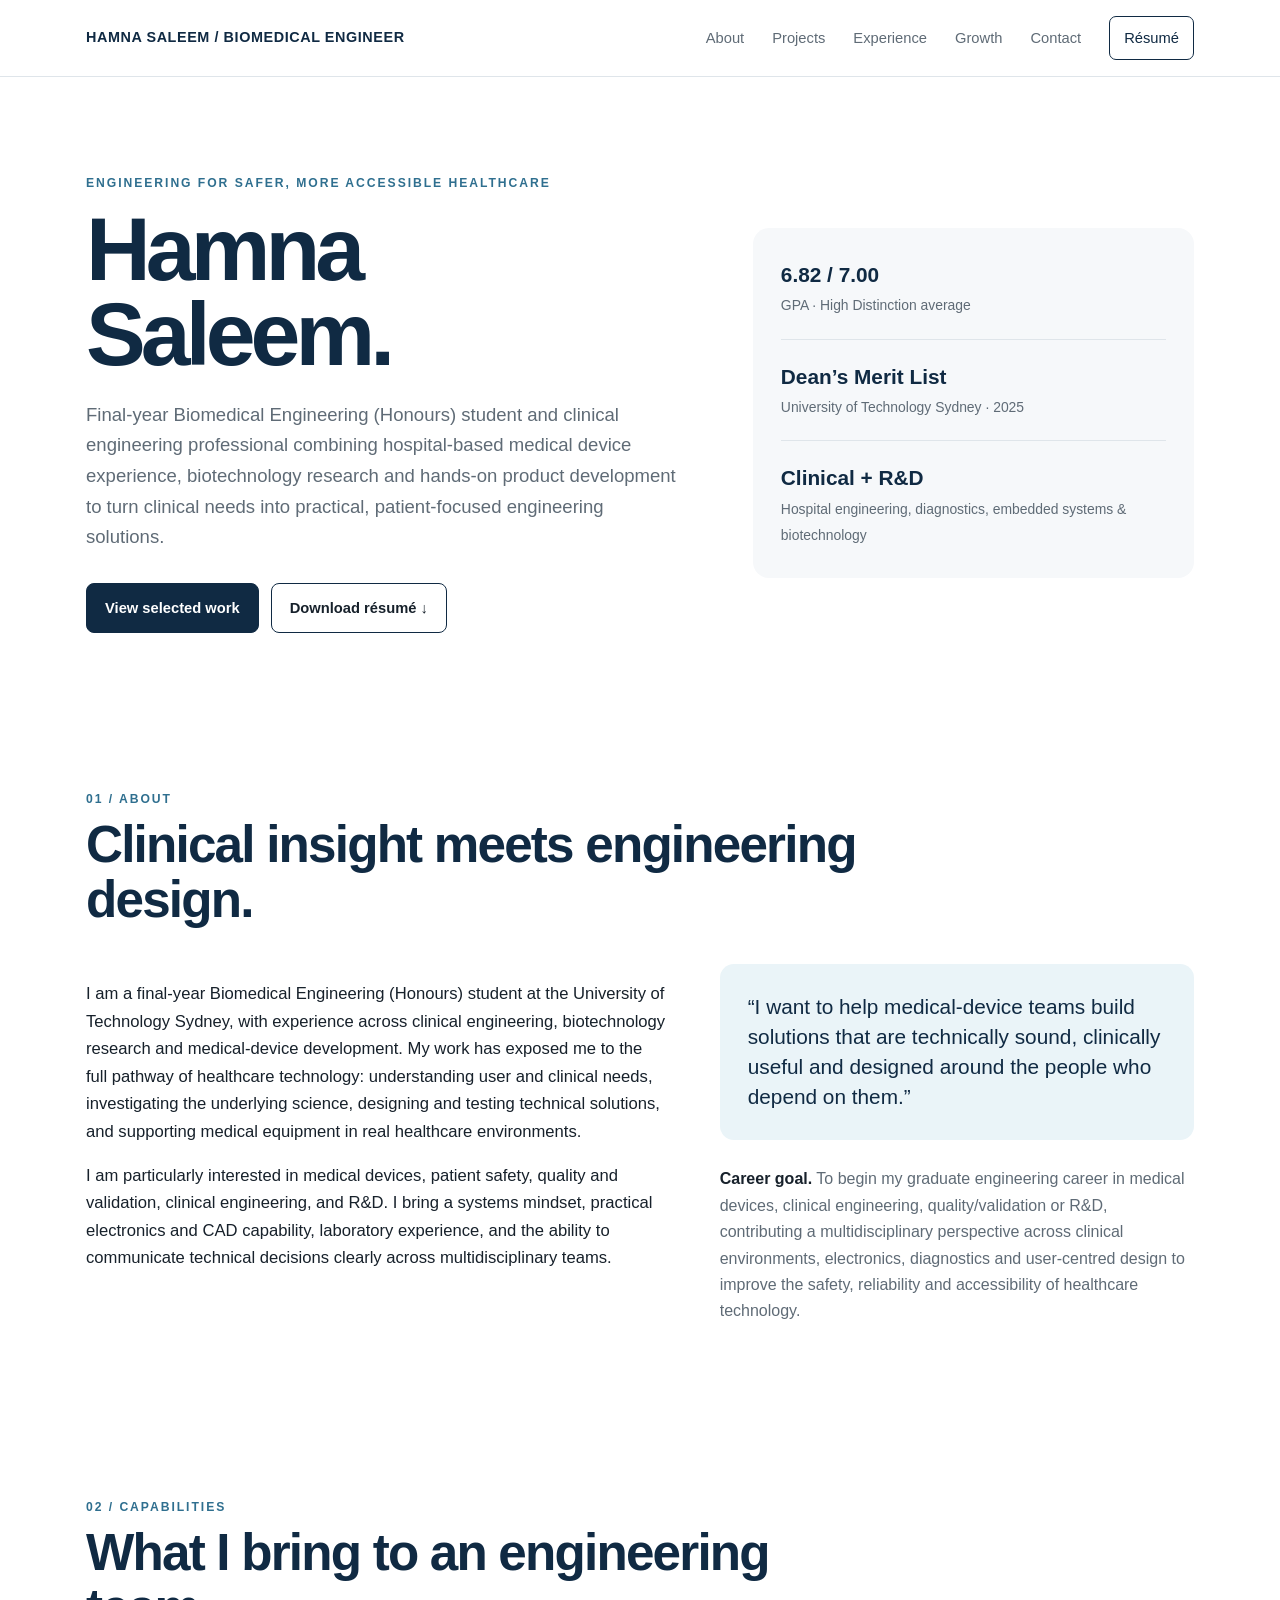
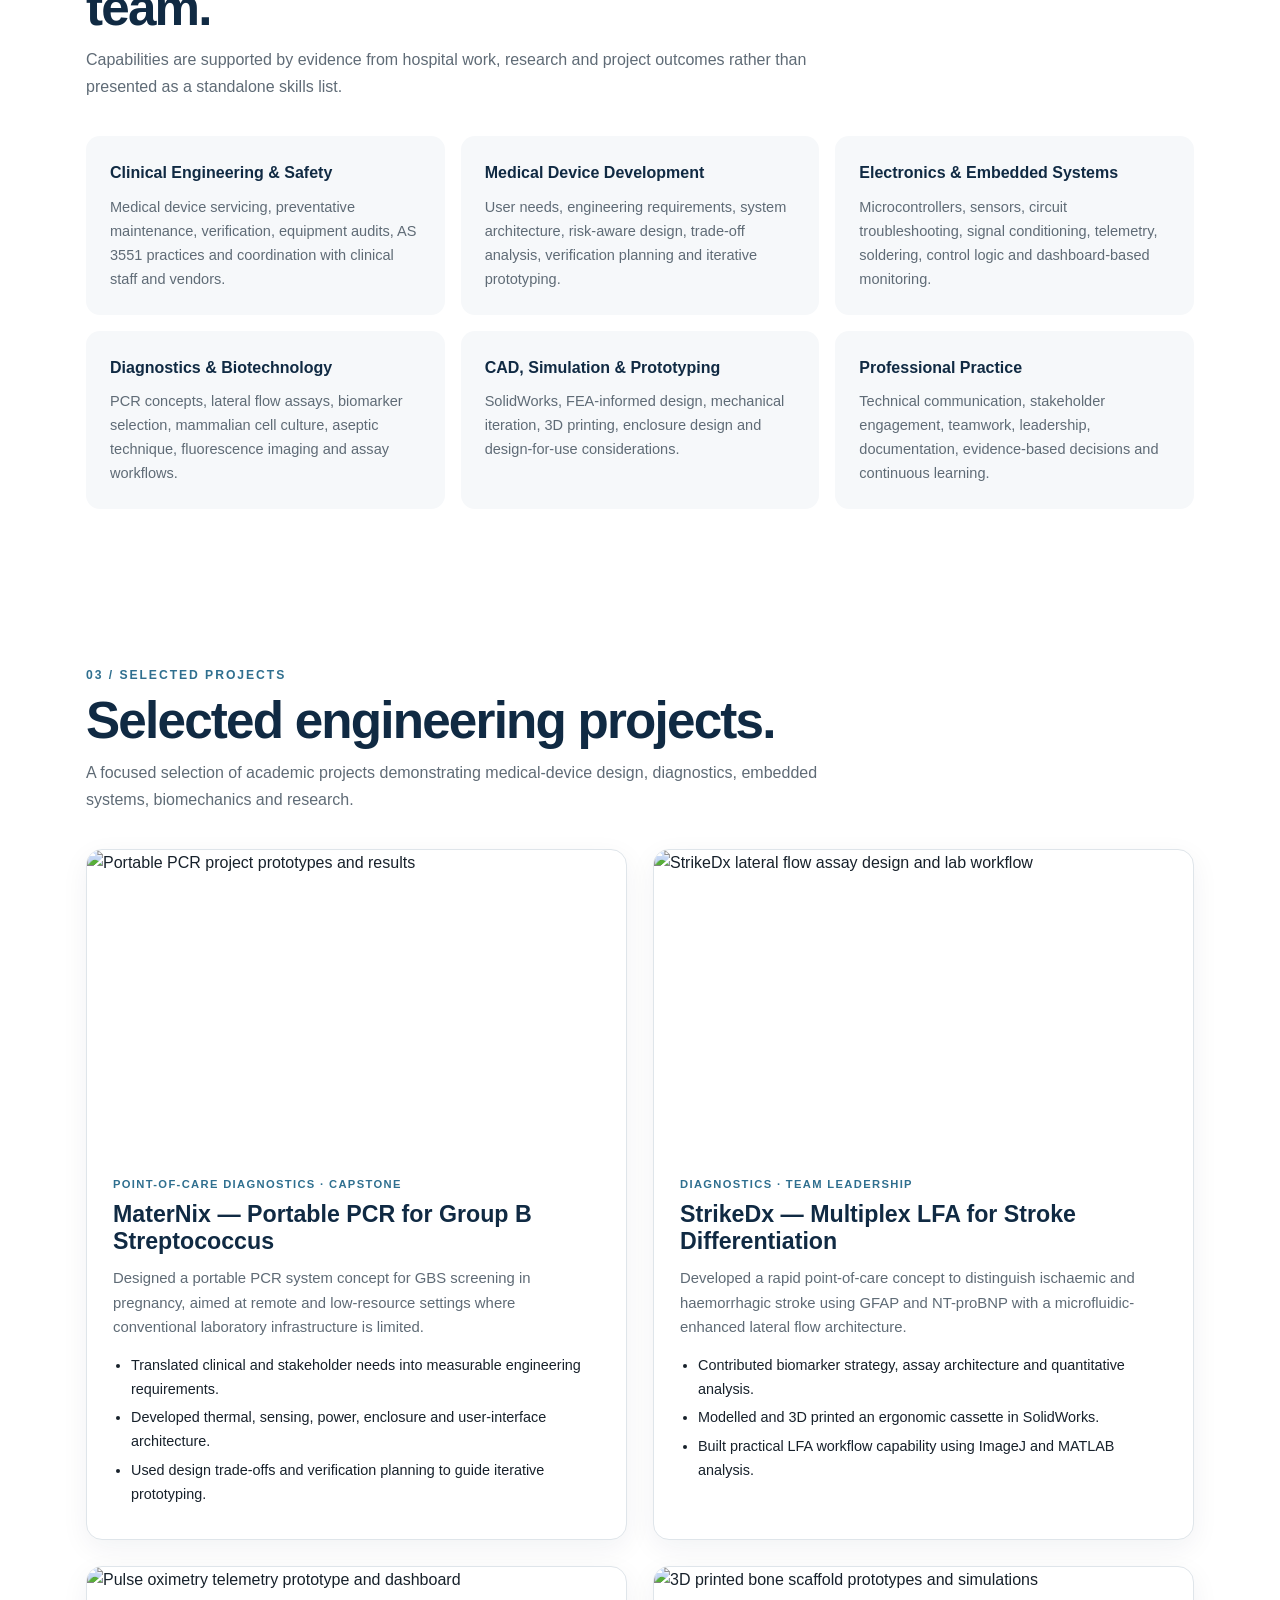
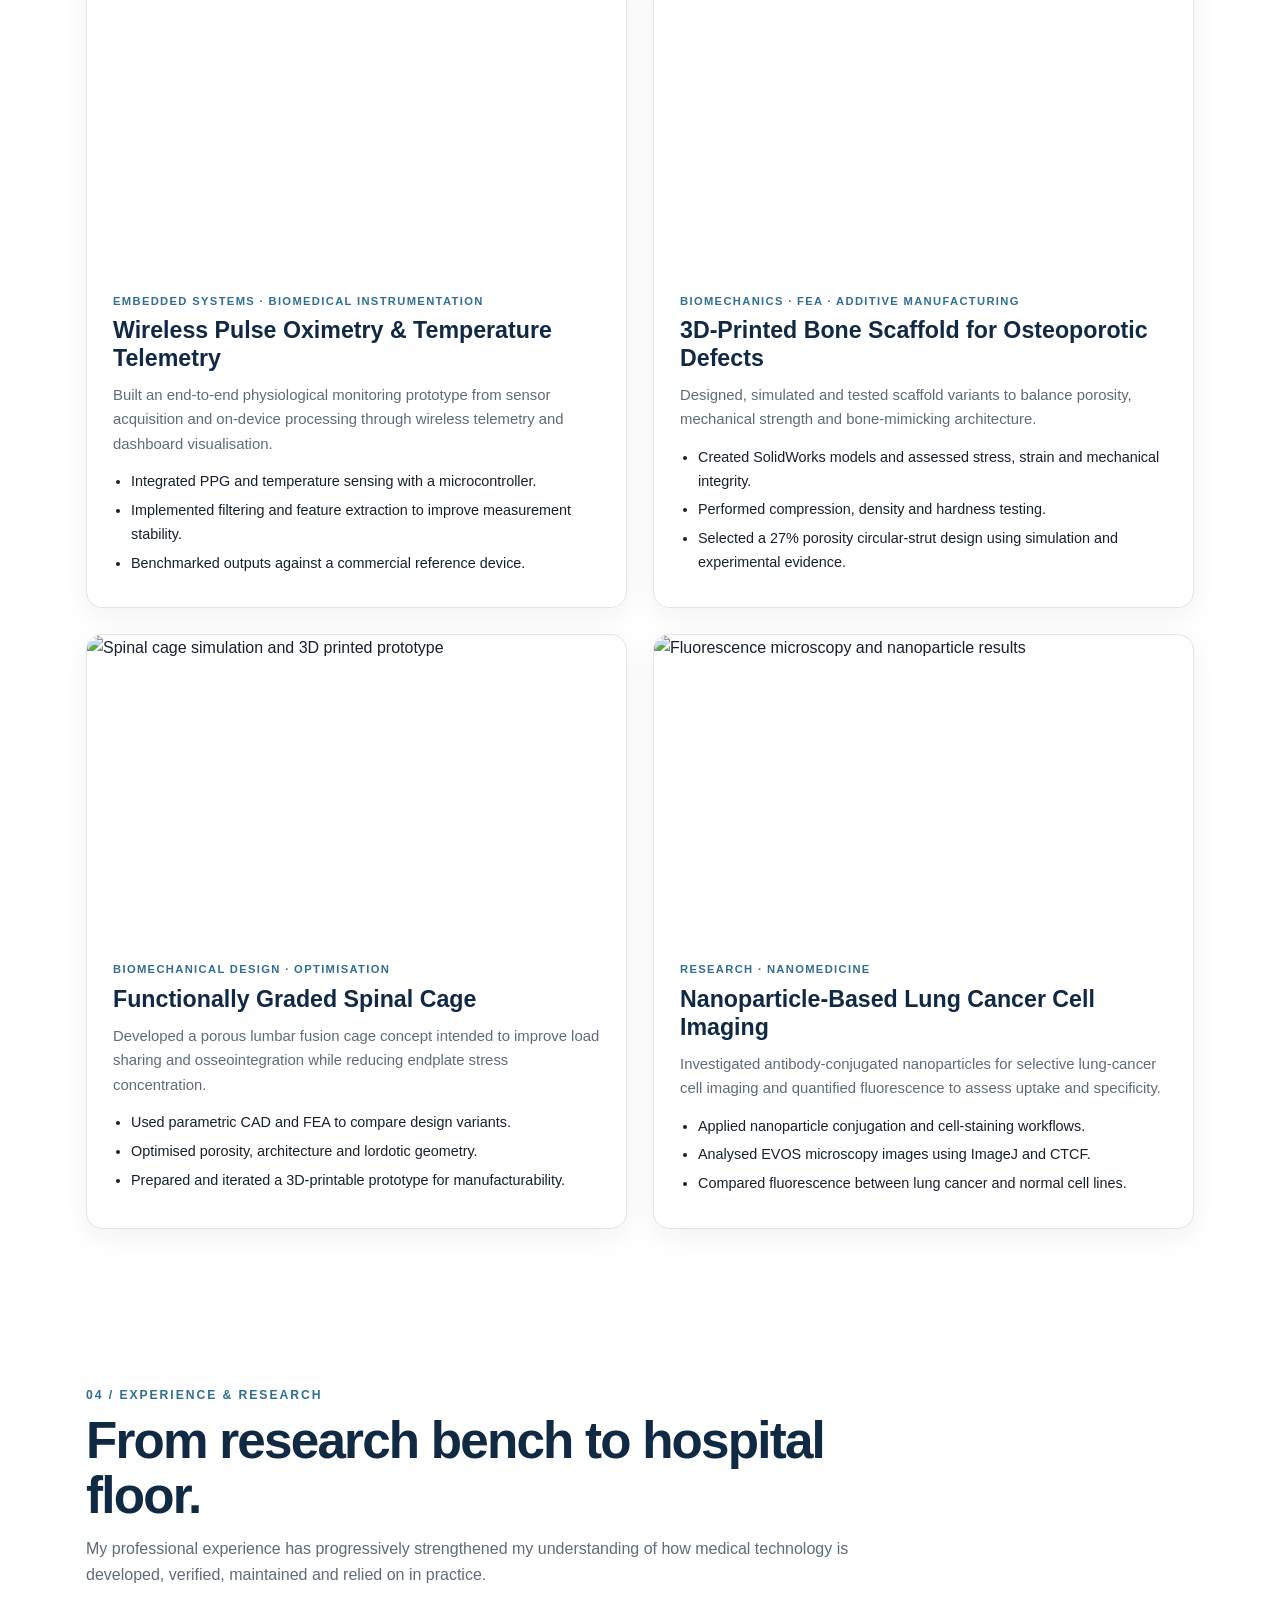
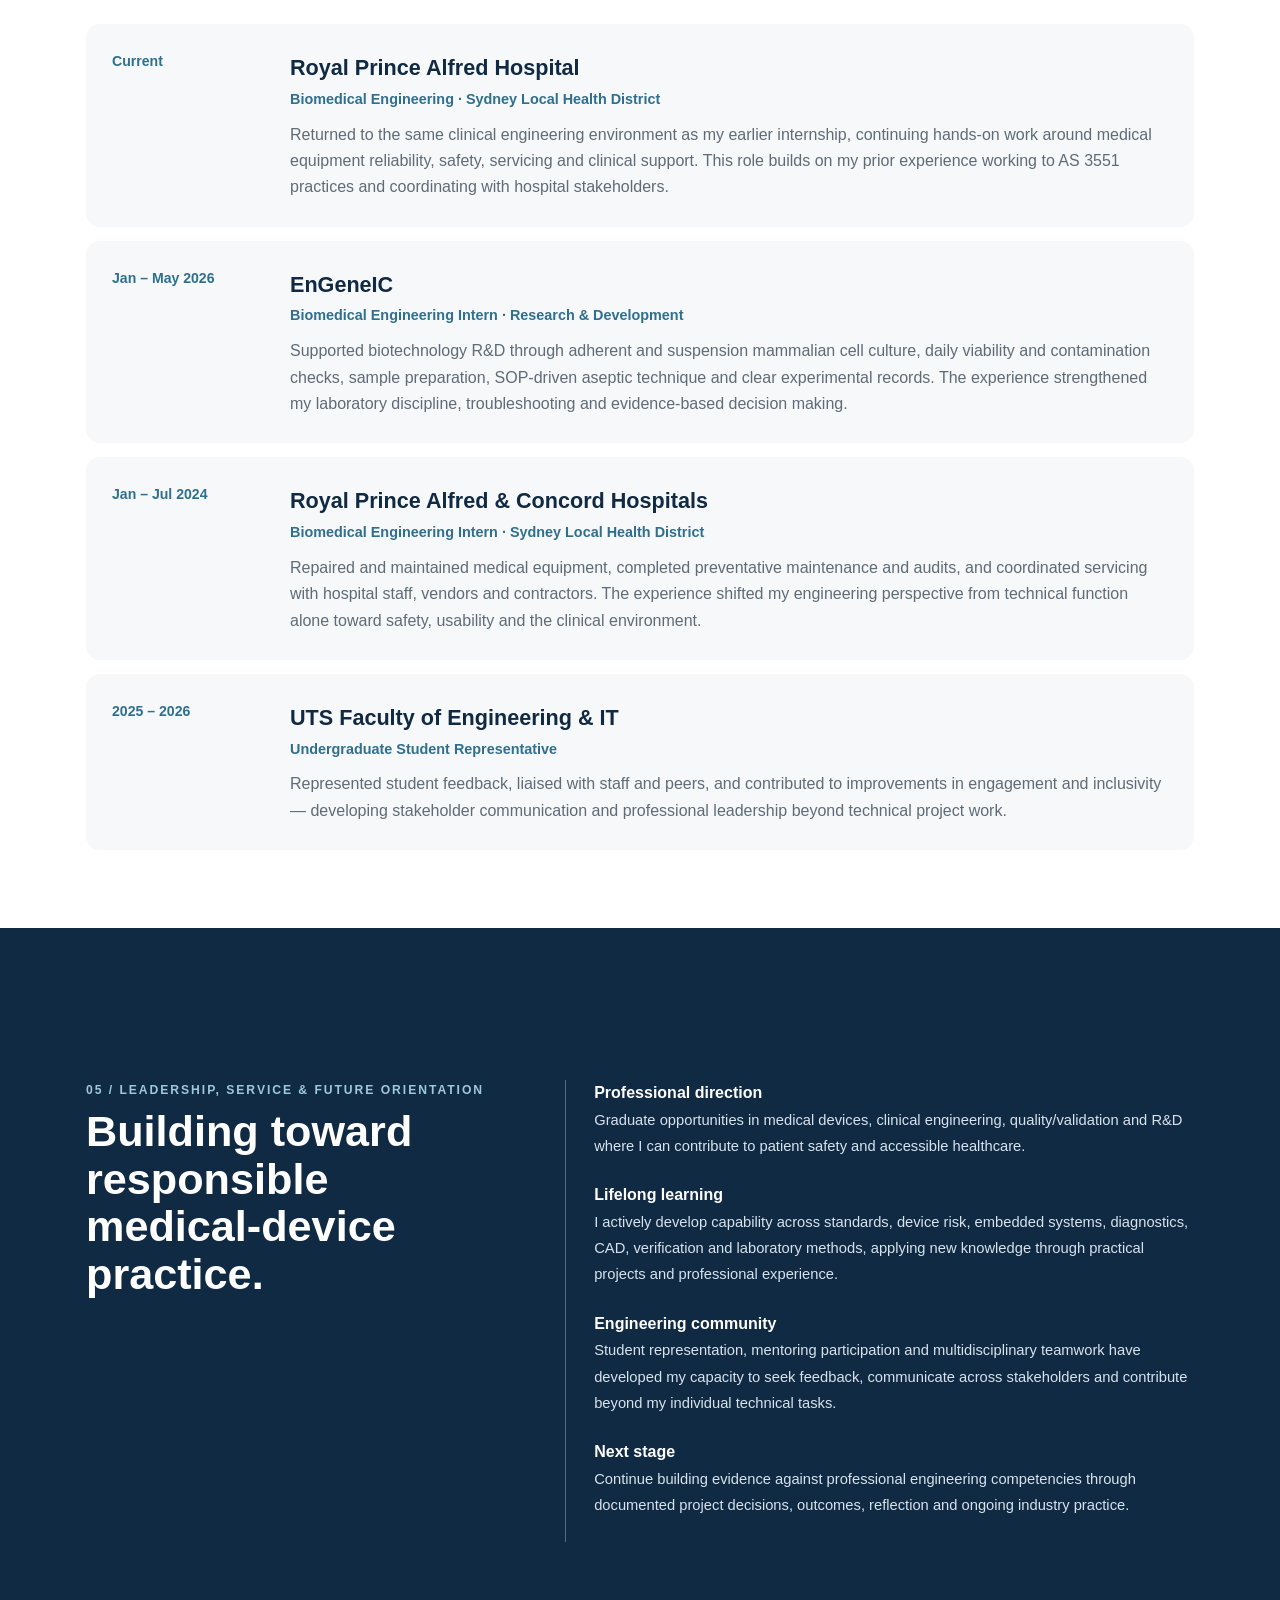
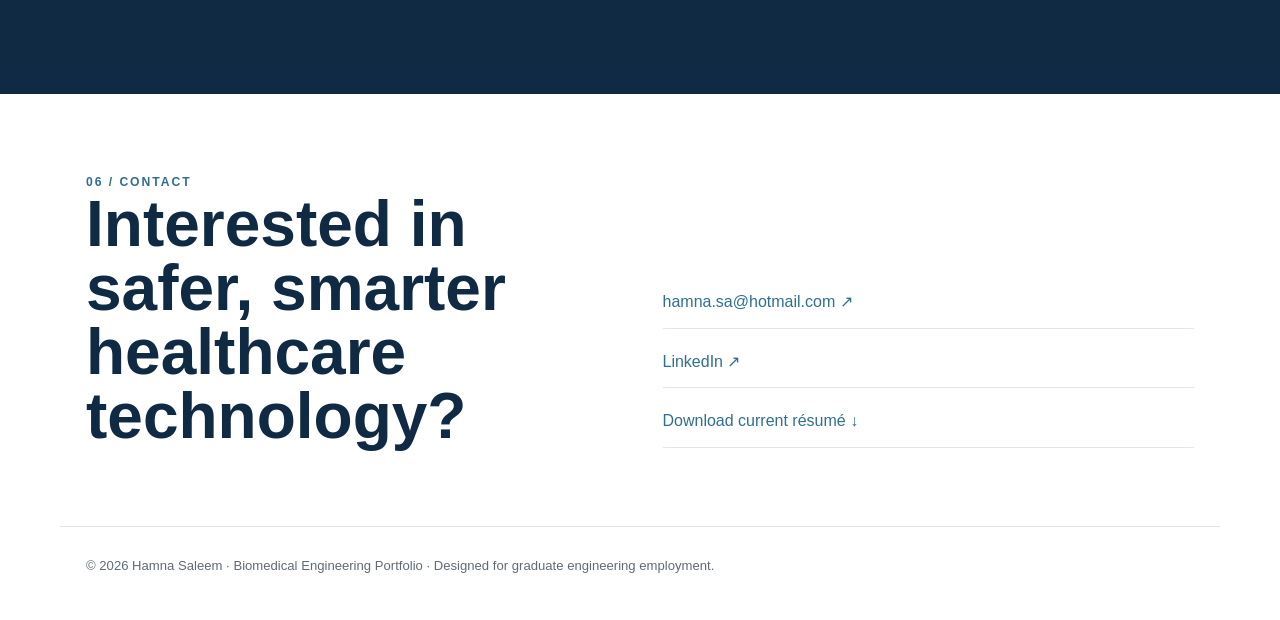
==== index.html @ b1e29de8 "Add files via upload" ====
<!doctype html>
<html lang="en">
<head>
<meta charset="utf-8"><meta name="viewport" content="width=device-width,initial-scale=1">
<title>Hamna Saleem | Biomedical Engineer</title>
<meta name="description" content="Biomedical engineering portfolio of Hamna Saleem — clinical engineering, medical devices, diagnostics, embedded systems and research.">
<style>
:root{--navy:#102a43;--blue:#2f6f8f;--sky:#eaf4f8;--ink:#17212b;--muted:#5f6b76;--paper:#ffffff;--soft:#f6f8fa;--line:#dfe5ea;--max:1160px}
*{box-sizing:border-box}html{scroll-behavior:smooth}body{margin:0;font-family:"Aptos","Helvetica Neue",Arial,sans-serif;background:var(--paper);color:var(--ink);line-height:1.65}a{color:inherit}.nav{position:sticky;top:0;z-index:20;background:rgba(255,255,255,.96);backdrop-filter:blur(12px);border-bottom:1px solid var(--line)}.navin{max-width:var(--max);margin:auto;padding:16px 26px;display:flex;align-items:center;justify-content:space-between;gap:28px}.brand{font-weight:800;letter-spacing:.04em;font-size:.9rem;color:var(--navy)}.links{display:flex;gap:28px;align-items:center;font-size:.92rem}.links a{text-decoration:none;color:var(--muted)}.links a:hover{color:var(--blue)}.links .resume{padding:9px 14px;border:1px solid var(--navy);color:var(--navy);border-radius:7px}.hero{max-width:var(--max);margin:auto;padding:96px 26px 78px;display:grid;grid-template-columns:1.15fr .85fr;gap:70px;align-items:center}.eyebrow{text-transform:uppercase;letter-spacing:.16em;font-size:.76rem;font-weight:800;color:var(--blue)}h1{font-size:clamp(3.3rem,7vw,6.4rem);line-height:.94;margin:14px 0 24px;letter-spacing:-.055em;color:var(--navy)}.hero p{font-size:1.16rem;max-width:720px;color:var(--muted);margin:0}.cta{display:flex;gap:12px;flex-wrap:wrap;margin-top:30px}.btn{display:inline-block;text-decoration:none;padding:12px 18px;border:1px solid var(--navy);border-radius:8px;font-weight:700;font-size:.92rem}.btn.primary{background:var(--navy);color:#fff}.heroaside{background:var(--soft);border-radius:16px;padding:10px 28px}.stat{padding:20px 0;border-bottom:1px solid var(--line)}.stat:last-child{border:0}.stat b{display:block;font-size:1.3rem;color:var(--navy)}.stat span{font-size:.87rem;color:var(--muted)}section{max-width:var(--max);margin:auto;padding:78px 26px}.sectionhead{max-width:780px;margin-bottom:36px}.sectionhead h2{font-size:clamp(2rem,4vw,3.2rem);line-height:1.08;letter-spacing:-.035em;margin:8px 0 12px;color:var(--navy)}.sectionhead p{margin:0;color:var(--muted)}.aboutgrid{display:grid;grid-template-columns:1.1fr .9fr;gap:54px}.aboutcopy{font-size:1.04rem}.quote{font-size:1.3rem;line-height:1.45;background:var(--sky);border-radius:14px;padding:28px;margin:0;color:var(--navy)}.capgrid{display:grid;grid-template-columns:repeat(3,1fr);gap:16px}.cap{background:var(--soft);border-radius:14px;padding:24px;min-height:160px}.cap h3{margin:0 0 8px;color:var(--navy);font-size:1rem}.cap p{font-size:.91rem;color:var(--muted);margin:0}.projects{display:grid;grid-template-columns:repeat(2,1fr);gap:26px}.project{background:#fff;border:1px solid var(--line);border-radius:16px;overflow:hidden;box-shadow:0 8px 28px rgba(16,42,67,.06)}.project img{width:100%;height:300px;object-fit:cover;display:block}.projectbody{padding:25px 26px 27px}.tag{font-size:.7rem;text-transform:uppercase;letter-spacing:.12em;color:var(--blue);font-weight:800}.project h3{font-size:1.45rem;line-height:1.2;margin:7px 0 10px;color:var(--navy)}.project p{color:var(--muted);font-size:.93rem;margin:0}.project ul{padding-left:18px;margin:14px 0 0;font-size:.9rem}.project li{margin:5px 0}.experience{display:grid;gap:14px}.role{display:grid;grid-template-columns:150px 1fr;background:var(--soft);border-radius:14px;padding:26px;gap:28px}.role .when{color:var(--blue);font-size:.88rem;font-weight:700}.role h3{font-size:1.35rem;margin:0 0 2px;color:var(--navy)}.role h4{margin:0 0 10px;color:var(--blue);font-size:.9rem}.role p{margin:0;color:var(--muted)}.learning{background:var(--navy);color:#fff;max-width:none}.learning .inner{max-width:var(--max);margin:auto;padding:74px 26px;display:grid;grid-template-columns:.8fr 1.2fr;gap:60px}.learning h2{font-size:2.7rem;line-height:1.1;margin:8px 0 0}.timeline{border-left:1px solid rgba(255,255,255,.3);padding-left:28px}.timeline div{margin-bottom:23px}.timeline b{display:block}.timeline span{color:#d7e3ec;font-size:.92rem}.contact{display:grid;grid-template-columns:1fr 1fr;gap:45px;align-items:end}.contact h2{font-size:clamp(2.5rem,5vw,4.5rem);line-height:1;margin:0;color:var(--navy)}.contactlinks{display:grid;gap:8px}.contactlinks a{text-decoration:none;border-bottom:1px solid var(--line);padding:12px 0;color:var(--blue)}.foot{max-width:var(--max);margin:auto;padding:28px 26px 44px;color:var(--muted);font-size:.82rem;border-top:1px solid var(--line)}
@media(max-width:800px){.links a:not(.resume){display:none}.hero,.aboutgrid,.learning .inner,.contact{grid-template-columns:1fr}.hero{padding-top:62px;gap:36px}.capgrid,.projects{grid-template-columns:1fr}.role{grid-template-columns:1fr;gap:8px}.project img{height:235px}section{padding-top:58px;padding-bottom:58px}}
</style>
</head>
<body>
<nav class="nav"><div class="navin"><div class="brand">HAMNA SALEEM / BIOMEDICAL ENGINEER</div><div class="links"><a href="#about">About</a><a href="#projects">Projects</a><a href="#experience">Experience</a><a href="#growth">Growth</a><a href="#contact">Contact</a><a class="resume" href="Hamna_Saleem_Resume.pdf" download>Résumé</a></div></div></nav>
<header class="hero"><div><div class="eyebrow">Engineering for safer, more accessible healthcare</div><h1>Hamna<br>Saleem.</h1><p>Final-year Biomedical Engineering (Honours) student and clinical engineering professional combining hospital-based medical device experience, biotechnology research and hands-on product development to turn clinical needs into practical, patient-focused engineering solutions.</p><div class="cta"><a class="btn primary" href="#projects">View selected work</a><a class="btn" href="Hamna_Saleem_Resume.pdf" download>Download résumé ↓</a></div></div><aside class="heroaside"><div class="stat"><b>6.82 / 7.00</b><span>GPA · High Distinction average</span></div><div class="stat"><b>Dean’s Merit List</b><span>University of Technology Sydney · 2025</span></div><div class="stat"><b>Clinical + R&D</b><span>Hospital engineering, diagnostics, embedded systems & biotechnology</span></div></aside></header>
<main>
<section id="about"><div class="sectionhead"><div class="eyebrow">01 / About</div><div><h2>Clinical insight meets engineering design.</h2></div></div><div class="aboutgrid"><div class="aboutcopy"><p>I am a final-year Biomedical Engineering (Honours) student at the University of Technology Sydney, with experience across clinical engineering, biotechnology research and medical-device development. My work has exposed me to the full pathway of healthcare technology: understanding user and clinical needs, investigating the underlying science, designing and testing technical solutions, and supporting medical equipment in real healthcare environments.</p><p>I am particularly interested in medical devices, patient safety, quality and validation, clinical engineering, and R&D. I bring a systems mindset, practical electronics and CAD capability, laboratory experience, and the ability to communicate technical decisions clearly across multidisciplinary teams.</p></div><div><blockquote class="quote">“I want to help medical-device teams build solutions that are technically sound, clinically useful and designed around the people who depend on them.”</blockquote><p style="margin-top:26px;color:var(--muted)"><strong style="color:var(--ink)">Career goal.</strong> To begin my graduate engineering career in medical devices, clinical engineering, quality/validation or R&amp;D, contributing a multidisciplinary perspective across clinical environments, electronics, diagnostics and user-centred design to improve the safety, reliability and accessibility of healthcare technology.</p></div></div></section>
<section id="capabilities"><div class="sectionhead"><div class="eyebrow">02 / Capabilities</div><div><h2>What I bring to an engineering team.</h2><p>Capabilities are supported by evidence from hospital work, research and project outcomes rather than presented as a standalone skills list.</p></div></div><div class="capgrid"><div class="cap"><h3>Clinical Engineering & Safety</h3><p>Medical device servicing, preventative maintenance, verification, equipment audits, AS 3551 practices and coordination with clinical staff and vendors.</p></div><div class="cap"><h3>Medical Device Development</h3><p>User needs, engineering requirements, system architecture, risk-aware design, trade-off analysis, verification planning and iterative prototyping.</p></div><div class="cap"><h3>Electronics & Embedded Systems</h3><p>Microcontrollers, sensors, circuit troubleshooting, signal conditioning, telemetry, soldering, control logic and dashboard-based monitoring.</p></div><div class="cap"><h3>Diagnostics & Biotechnology</h3><p>PCR concepts, lateral flow assays, biomarker selection, mammalian cell culture, aseptic technique, fluorescence imaging and assay workflows.</p></div><div class="cap"><h3>CAD, Simulation & Prototyping</h3><p>SolidWorks, FEA-informed design, mechanical iteration, 3D printing, enclosure design and design-for-use considerations.</p></div><div class="cap"><h3>Professional Practice</h3><p>Technical communication, stakeholder engagement, teamwork, leadership, documentation, evidence-based decisions and continuous learning.</p></div></div></section>
<section id="projects"><div class="sectionhead"><div class="eyebrow">03 / Selected Projects</div><div><h2>Selected engineering projects.</h2><p>A focused selection of academic projects demonstrating medical-device design, diagnostics, embedded systems, biomechanics and research.</p></div></div><div class="projects">
<article class="project"><img src="assets/pcr.jpg" alt="Portable PCR project prototypes and results"><div class="projectbody"><div class="tag">Point-of-care diagnostics · Capstone</div><h3>MaterNix — Portable PCR for Group B Streptococcus</h3><p>Designed a portable PCR system concept for GBS screening in pregnancy, aimed at remote and low-resource settings where conventional laboratory infrastructure is limited.</p><ul><li>Translated clinical and stakeholder needs into measurable engineering requirements.</li><li>Developed thermal, sensing, power, enclosure and user-interface architecture.</li><li>Used design trade-offs and verification planning to guide iterative prototyping.</li></ul></div></article>
<article class="project"><img src="assets/strikedx.jpg" alt="StrikeDx lateral flow assay design and lab workflow"><div class="projectbody"><div class="tag">Diagnostics · Team leadership</div><h3>StrikeDx — Multiplex LFA for Stroke Differentiation</h3><p>Developed a rapid point-of-care concept to distinguish ischaemic and haemorrhagic stroke using GFAP and NT-proBNP with a microfluidic-enhanced lateral flow architecture.</p><ul><li>Contributed biomarker strategy, assay architecture and quantitative analysis.</li><li>Modelled and 3D printed an ergonomic cassette in SolidWorks.</li><li>Built practical LFA workflow capability using ImageJ and MATLAB analysis.</li></ul></div></article>
<article class="project"><img src="assets/pulse.jpg" alt="Pulse oximetry telemetry prototype and dashboard"><div class="projectbody"><div class="tag">Embedded systems · Biomedical instrumentation</div><h3>Wireless Pulse Oximetry & Temperature Telemetry</h3><p>Built an end-to-end physiological monitoring prototype from sensor acquisition and on-device processing through wireless telemetry and dashboard visualisation.</p><ul><li>Integrated PPG and temperature sensing with a microcontroller.</li><li>Implemented filtering and feature extraction to improve measurement stability.</li><li>Benchmarked outputs against a commercial reference device.</li></ul></div></article>
<article class="project"><img src="assets/bone.jpg" alt="3D printed bone scaffold prototypes and simulations"><div class="projectbody"><div class="tag">Biomechanics · FEA · Additive manufacturing</div><h3>3D-Printed Bone Scaffold for Osteoporotic Defects</h3><p>Designed, simulated and tested scaffold variants to balance porosity, mechanical strength and bone-mimicking architecture.</p><ul><li>Created SolidWorks models and assessed stress, strain and mechanical integrity.</li><li>Performed compression, density and hardness testing.</li><li>Selected a 27% porosity circular-strut design using simulation and experimental evidence.</li></ul></div></article>
<article class="project"><img src="assets/spinal.jpg" alt="Spinal cage simulation and 3D printed prototype"><div class="projectbody"><div class="tag">Biomechanical design · Optimisation</div><h3>Functionally Graded Spinal Cage</h3><p>Developed a porous lumbar fusion cage concept intended to improve load sharing and osseointegration while reducing endplate stress concentration.</p><ul><li>Used parametric CAD and FEA to compare design variants.</li><li>Optimised porosity, architecture and lordotic geometry.</li><li>Prepared and iterated a 3D-printable prototype for manufacturability.</li></ul></div></article>
<article class="project"><img src="assets/nano.jpg" alt="Fluorescence microscopy and nanoparticle results"><div class="projectbody"><div class="tag">Research · Nanomedicine</div><h3>Nanoparticle-Based Lung Cancer Cell Imaging</h3><p>Investigated antibody-conjugated nanoparticles for selective lung-cancer cell imaging and quantified fluorescence to assess uptake and specificity.</p><ul><li>Applied nanoparticle conjugation and cell-staining workflows.</li><li>Analysed EVOS microscopy images using ImageJ and CTCF.</li><li>Compared fluorescence between lung cancer and normal cell lines.</li></ul></div></article>
</div></section>
<section id="experience"><div class="sectionhead"><div class="eyebrow">04 / Experience & Research</div><div><h2>From research bench to hospital floor.</h2><p>My professional experience has progressively strengthened my understanding of how medical technology is developed, verified, maintained and relied on in practice.</p></div></div><div class="experience"><article class="role"><div class="when">Current</div><div><h3>Royal Prince Alfred Hospital</h3><h4>Biomedical Engineering · Sydney Local Health District</h4><p>Returned to the same clinical engineering environment as my earlier internship, continuing hands-on work around medical equipment reliability, safety, servicing and clinical support. This role builds on my prior experience working to AS 3551 practices and coordinating with hospital stakeholders.</p></div></article><article class="role"><div class="when">Jan – May 2026</div><div><h3>EnGeneIC</h3><h4>Biomedical Engineering Intern · Research & Development</h4><p>Supported biotechnology R&D through adherent and suspension mammalian cell culture, daily viability and contamination checks, sample preparation, SOP-driven aseptic technique and clear experimental records. The experience strengthened my laboratory discipline, troubleshooting and evidence-based decision making.</p></div></article><article class="role"><div class="when">Jan – Jul 2024</div><div><h3>Royal Prince Alfred & Concord Hospitals</h3><h4>Biomedical Engineering Intern · Sydney Local Health District</h4><p>Repaired and maintained medical equipment, completed preventative maintenance and audits, and coordinated servicing with hospital staff, vendors and contractors. The experience shifted my engineering perspective from technical function alone toward safety, usability and the clinical environment.</p></div></article><article class="role"><div class="when">2025 – 2026</div><div><h3>UTS Faculty of Engineering & IT</h3><h4>Undergraduate Student Representative</h4><p>Represented student feedback, liaised with staff and peers, and contributed to improvements in engagement and inclusivity — developing stakeholder communication and professional leadership beyond technical project work.</p></div></article></div></section>
</main>
<section class="learning" id="growth"><div class="inner"><div><div class="eyebrow" style="color:#9ec8dc">05 / Leadership, Service & Future Orientation</div><h2>Building toward responsible medical-device practice.</h2></div><div class="timeline"><div><b>Professional direction</b><span>Graduate opportunities in medical devices, clinical engineering, quality/validation and R&D where I can contribute to patient safety and accessible healthcare.</span></div><div><b>Lifelong learning</b><span>I actively develop capability across standards, device risk, embedded systems, diagnostics, CAD, verification and laboratory methods, applying new knowledge through practical projects and professional experience.</span></div><div><b>Engineering community</b><span>Student representation, mentoring participation and multidisciplinary teamwork have developed my capacity to seek feedback, communicate across stakeholders and contribute beyond my individual technical tasks.</span></div><div><b>Next stage</b><span>Continue building evidence against professional engineering competencies through documented project decisions, outcomes, reflection and ongoing industry practice.</span></div></div></div></section>
<section id="contact"><div class="contact"><div><div class="eyebrow">06 / Contact</div><h2>Interested in safer, smarter healthcare technology?</h2></div><div class="contactlinks"><a href="mailto:hamna.sa@hotmail.com">hamna.sa@hotmail.com ↗</a><a href="https://www.linkedin.com/in/hamnasaleem" target="_blank" rel="noreferrer">LinkedIn ↗</a><a href="Hamna_Saleem_Resume.pdf" download>Download current résumé ↓</a></div></div></section>
<footer class="foot">© 2026 Hamna Saleem · Biomedical Engineering Portfolio · Designed for graduate engineering employment.</footer>
</body></html>
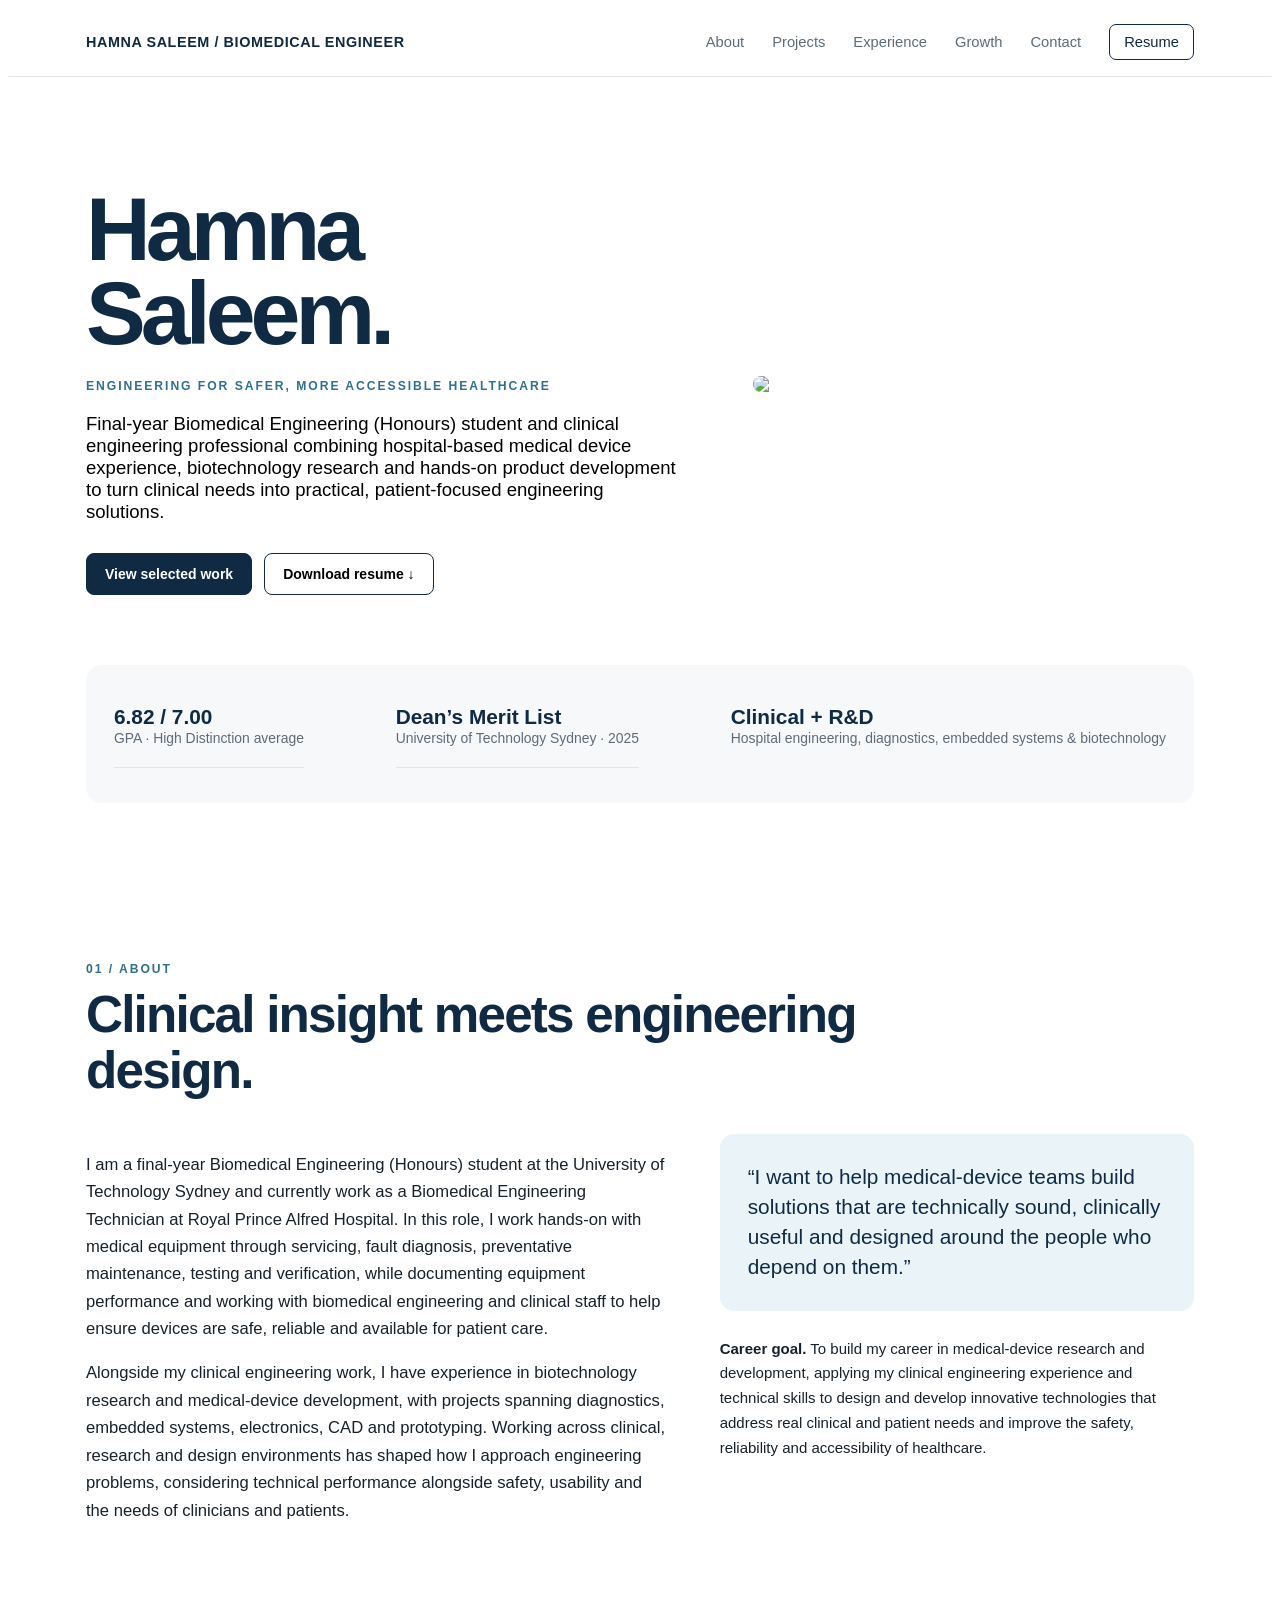
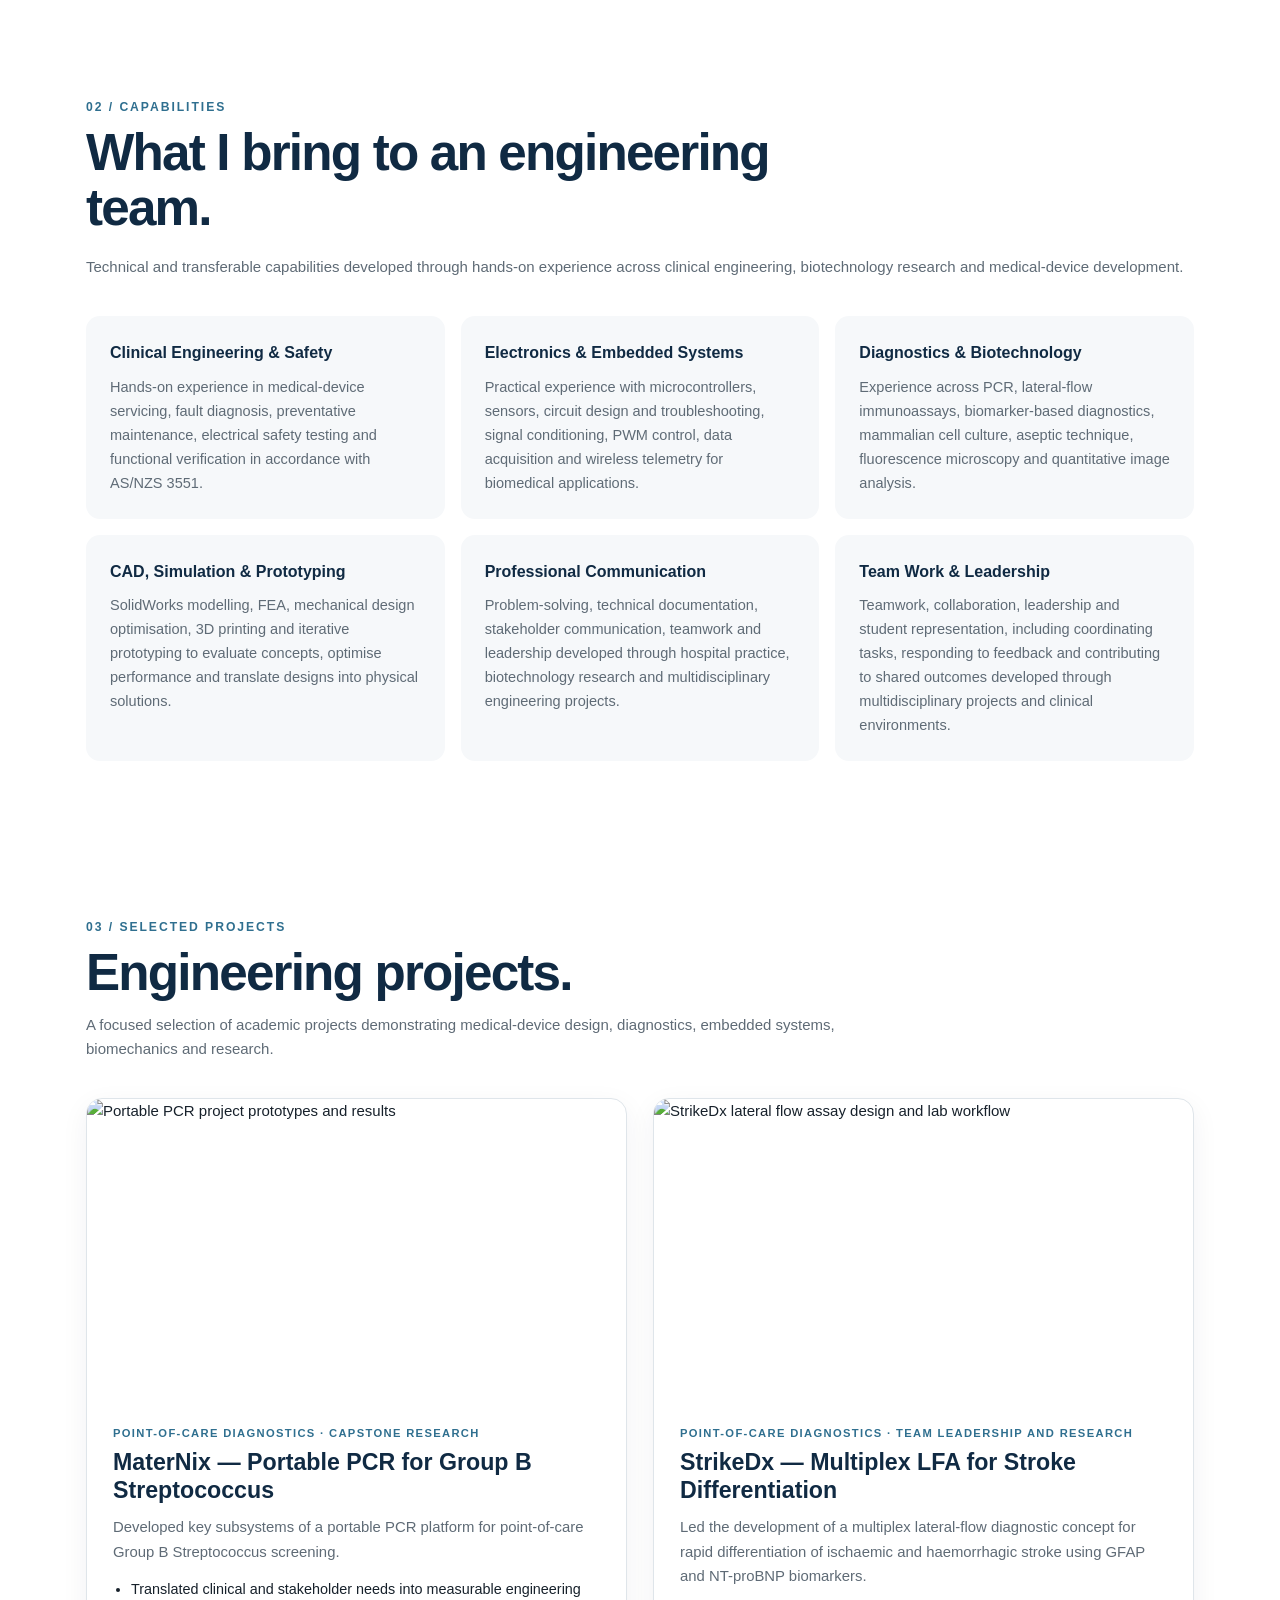
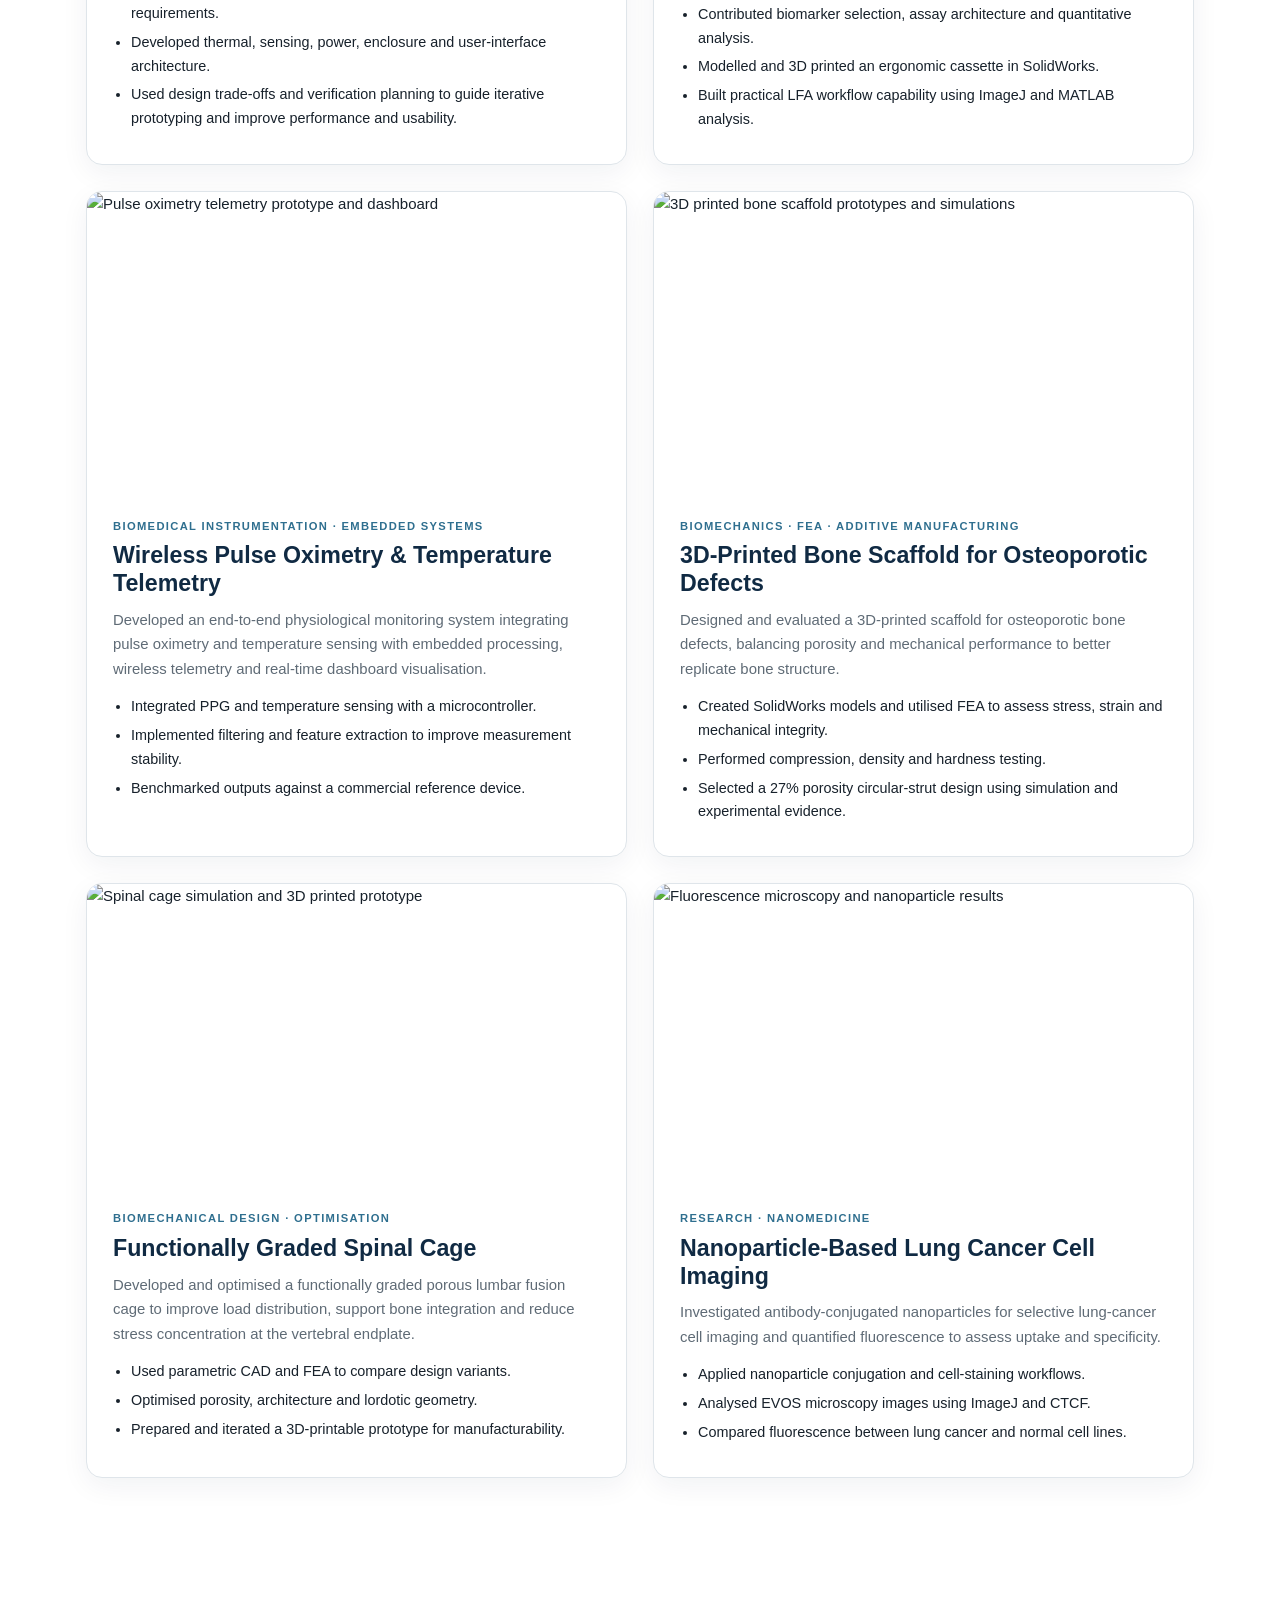
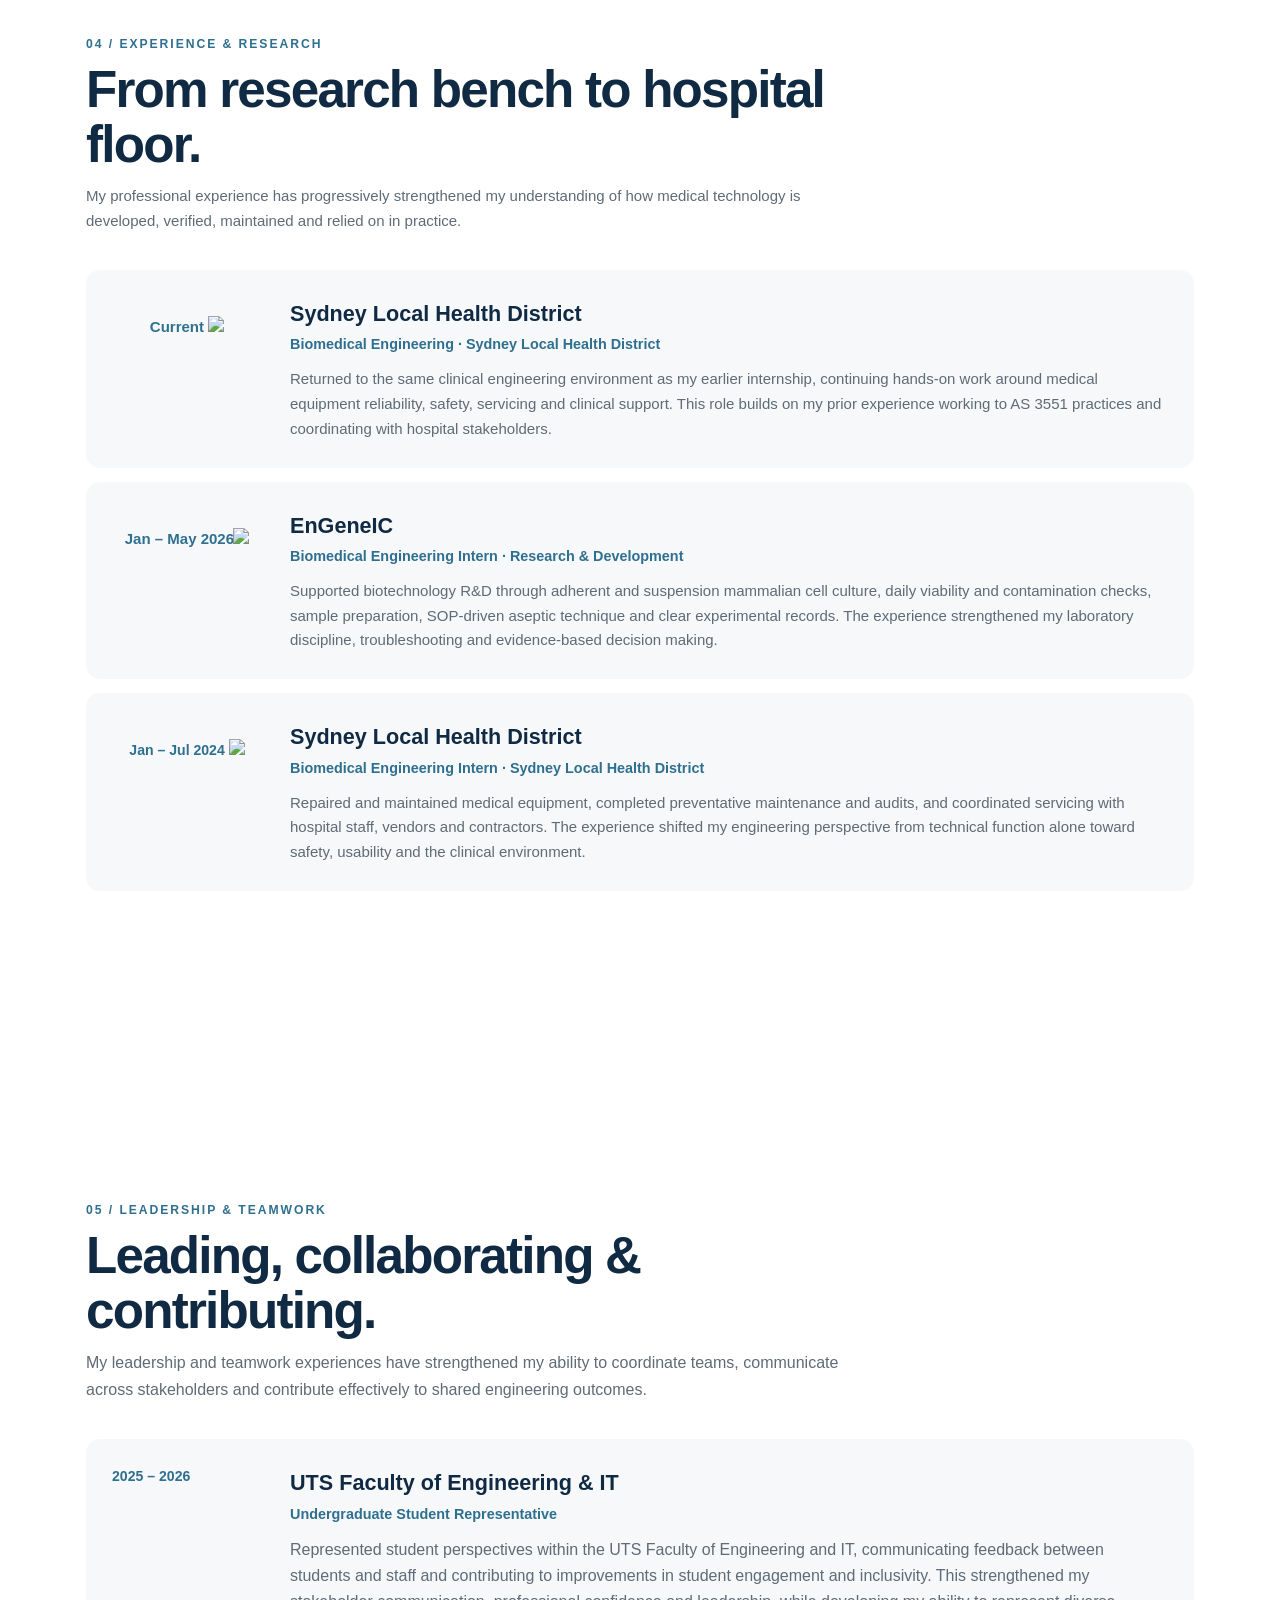
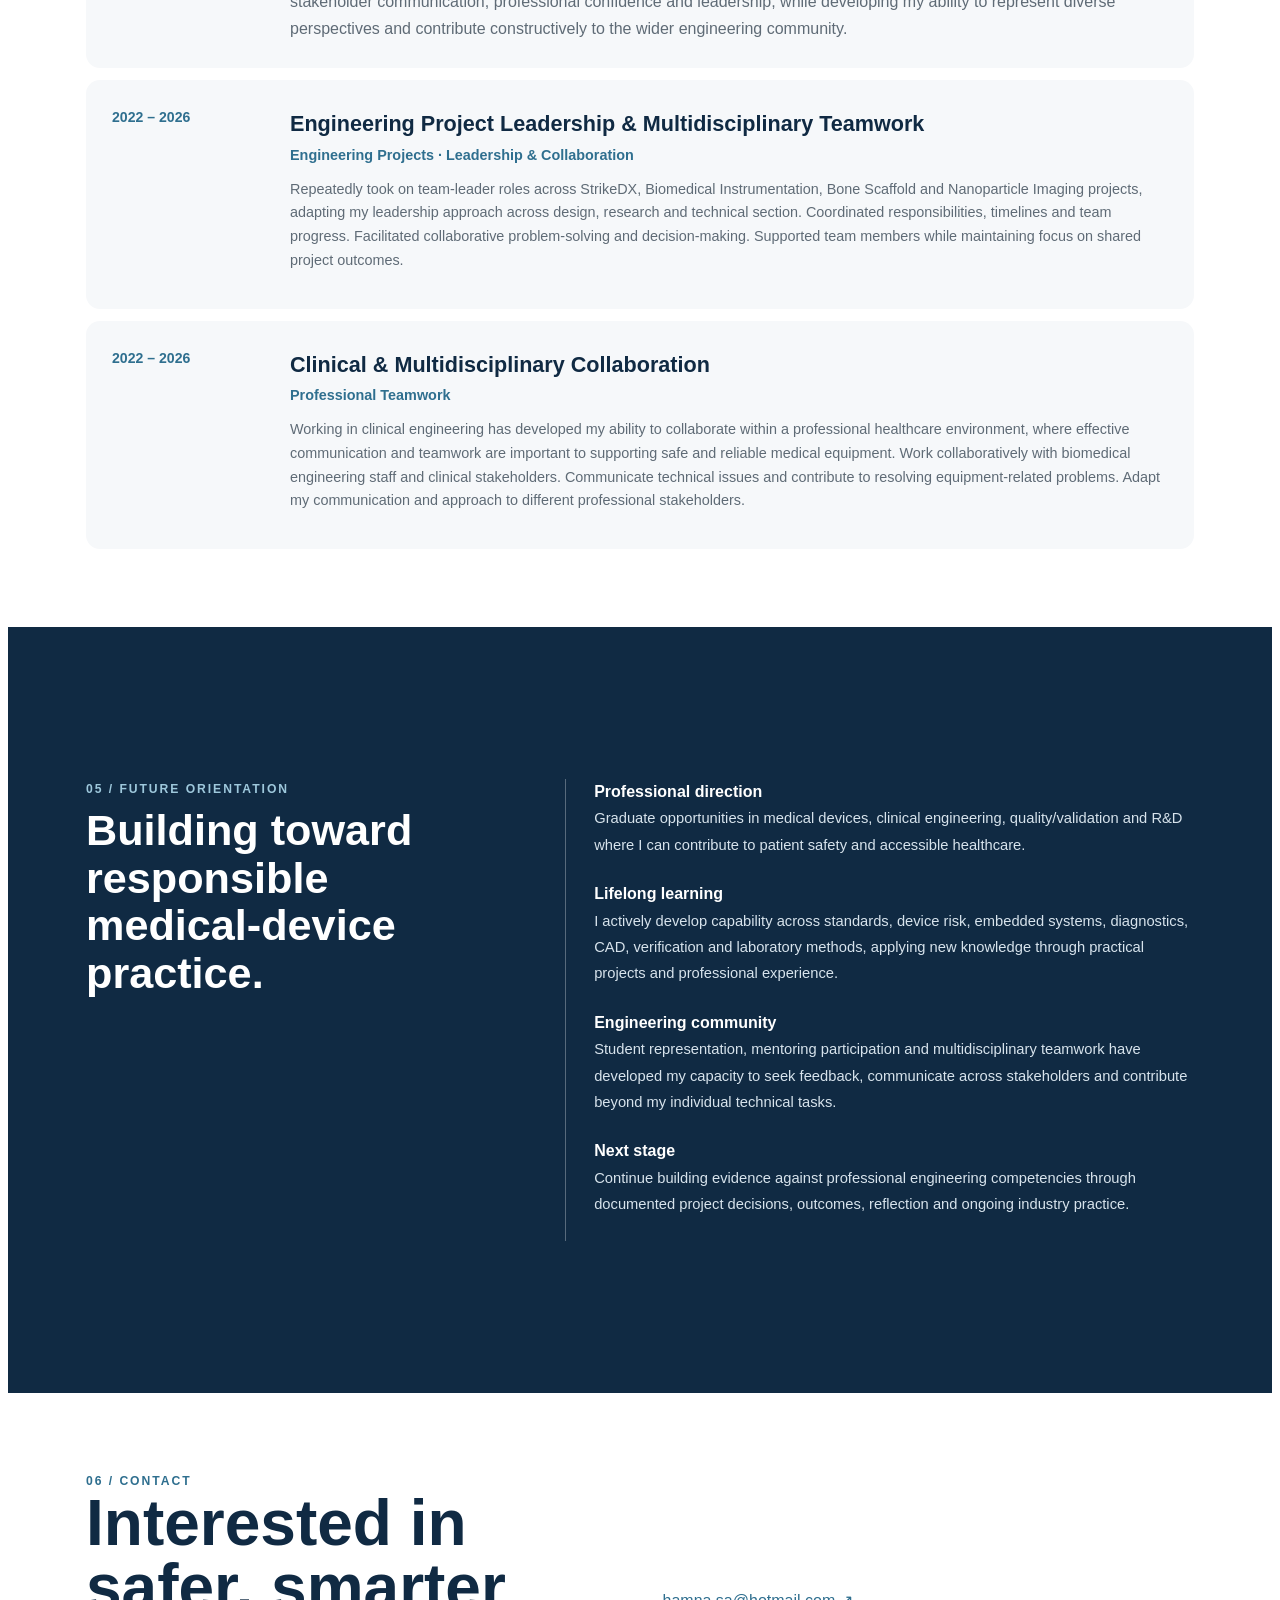
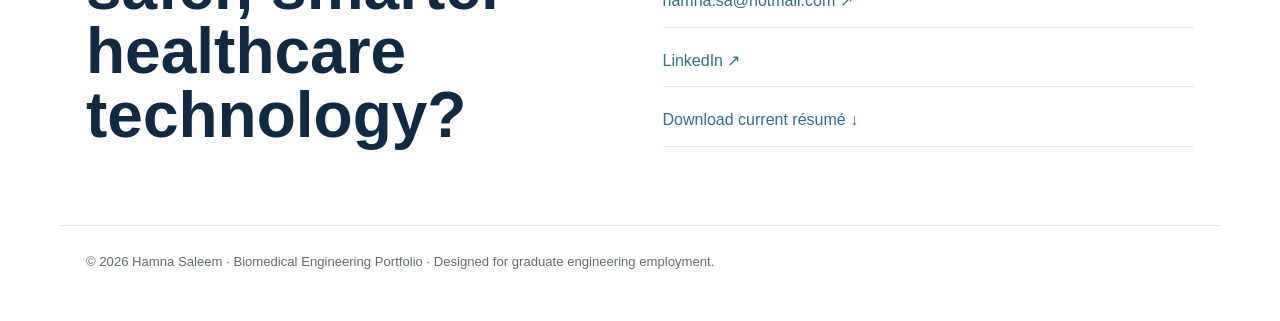
==== commit 5278dae6: "Add files via upload" ====
--- a/index.html
+++ b/index.html
@@ -1,32 +1,325 @@
 <!doctype html>
 <html lang="en">
-<head>
-<meta charset="utf-8"><meta name="viewport" content="width=device-width,initial-scale=1">
-<title>Hamna Saleem | Biomedical Engineer</title>
-<meta name="description" content="Biomedical engineering portfolio of Hamna Saleem — clinical engineering, medical devices, diagnostics, embedded systems and research.">
-<style>
-:root{--navy:#102a43;--blue:#2f6f8f;--sky:#eaf4f8;--ink:#17212b;--muted:#5f6b76;--paper:#ffffff;--soft:#f6f8fa;--line:#dfe5ea;--max:1160px}
-*{box-sizing:border-box}html{scroll-behavior:smooth}body{margin:0;font-family:"Aptos","Helvetica Neue",Arial,sans-serif;background:var(--paper);color:var(--ink);line-height:1.65}a{color:inherit}.nav{position:sticky;top:0;z-index:20;background:rgba(255,255,255,.96);backdrop-filter:blur(12px);border-bottom:1px solid var(--line)}.navin{max-width:var(--max);margin:auto;padding:16px 26px;display:flex;align-items:center;justify-content:space-between;gap:28px}.brand{font-weight:800;letter-spacing:.04em;font-size:.9rem;color:var(--navy)}.links{display:flex;gap:28px;align-items:center;font-size:.92rem}.links a{text-decoration:none;color:var(--muted)}.links a:hover{color:var(--blue)}.links .resume{padding:9px 14px;border:1px solid var(--navy);color:var(--navy);border-radius:7px}.hero{max-width:var(--max);margin:auto;padding:96px 26px 78px;display:grid;grid-template-columns:1.15fr .85fr;gap:70px;align-items:center}.eyebrow{text-transform:uppercase;letter-spacing:.16em;font-size:.76rem;font-weight:800;color:var(--blue)}h1{font-size:clamp(3.3rem,7vw,6.4rem);line-height:.94;margin:14px 0 24px;letter-spacing:-.055em;color:var(--navy)}.hero p{font-size:1.16rem;max-width:720px;color:var(--muted);margin:0}.cta{display:flex;gap:12px;flex-wrap:wrap;margin-top:30px}.btn{display:inline-block;text-decoration:none;padding:12px 18px;border:1px solid var(--navy);border-radius:8px;font-weight:700;font-size:.92rem}.btn.primary{background:var(--navy);color:#fff}.heroaside{background:var(--soft);border-radius:16px;padding:10px 28px}.stat{padding:20px 0;border-bottom:1px solid var(--line)}.stat:last-child{border:0}.stat b{display:block;font-size:1.3rem;color:var(--navy)}.stat span{font-size:.87rem;color:var(--muted)}section{max-width:var(--max);margin:auto;padding:78px 26px}.sectionhead{max-width:780px;margin-bottom:36px}.sectionhead h2{font-size:clamp(2rem,4vw,3.2rem);line-height:1.08;letter-spacing:-.035em;margin:8px 0 12px;color:var(--navy)}.sectionhead p{margin:0;color:var(--muted)}.aboutgrid{display:grid;grid-template-columns:1.1fr .9fr;gap:54px}.aboutcopy{font-size:1.04rem}.quote{font-size:1.3rem;line-height:1.45;background:var(--sky);border-radius:14px;padding:28px;margin:0;color:var(--navy)}.capgrid{display:grid;grid-template-columns:repeat(3,1fr);gap:16px}.cap{background:var(--soft);border-radius:14px;padding:24px;min-height:160px}.cap h3{margin:0 0 8px;color:var(--navy);font-size:1rem}.cap p{font-size:.91rem;color:var(--muted);margin:0}.projects{display:grid;grid-template-columns:repeat(2,1fr);gap:26px}.project{background:#fff;border:1px solid var(--line);border-radius:16px;overflow:hidden;box-shadow:0 8px 28px rgba(16,42,67,.06)}.project img{width:100%;height:300px;object-fit:cover;display:block}.projectbody{padding:25px 26px 27px}.tag{font-size:.7rem;text-transform:uppercase;letter-spacing:.12em;color:var(--blue);font-weight:800}.project h3{font-size:1.45rem;line-height:1.2;margin:7px 0 10px;color:var(--navy)}.project p{color:var(--muted);font-size:.93rem;margin:0}.project ul{padding-left:18px;margin:14px 0 0;font-size:.9rem}.project li{margin:5px 0}.experience{display:grid;gap:14px}.role{display:grid;grid-template-columns:150px 1fr;background:var(--soft);border-radius:14px;padding:26px;gap:28px}.role .when{color:var(--blue);font-size:.88rem;font-weight:700}.role h3{font-size:1.35rem;margin:0 0 2px;color:var(--navy)}.role h4{margin:0 0 10px;color:var(--blue);font-size:.9rem}.role p{margin:0;color:var(--muted)}.learning{background:var(--navy);color:#fff;max-width:none}.learning .inner{max-width:var(--max);margin:auto;padding:74px 26px;display:grid;grid-template-columns:.8fr 1.2fr;gap:60px}.learning h2{font-size:2.7rem;line-height:1.1;margin:8px 0 0}.timeline{border-left:1px solid rgba(255,255,255,.3);padding-left:28px}.timeline div{margin-bottom:23px}.timeline b{display:block}.timeline span{color:#d7e3ec;font-size:.92rem}.contact{display:grid;grid-template-columns:1fr 1fr;gap:45px;align-items:end}.contact h2{font-size:clamp(2.5rem,5vw,4.5rem);line-height:1;margin:0;color:var(--navy)}.contactlinks{display:grid;gap:8px}.contactlinks a{text-decoration:none;border-bottom:1px solid var(--line);padding:12px 0;color:var(--blue)}.foot{max-width:var(--max);margin:auto;padding:28px 26px 44px;color:var(--muted);font-size:.82rem;border-top:1px solid var(--line)}
-@media(max-width:800px){.links a:not(.resume){display:none}.hero,.aboutgrid,.learning .inner,.contact{grid-template-columns:1fr}.hero{padding-top:62px;gap:36px}.capgrid,.projects{grid-template-columns:1fr}.role{grid-template-columns:1fr;gap:8px}.project img{height:235px}section{padding-top:58px;padding-bottom:58px}}
-</style>
-</head>
-<body>
-<nav class="nav"><div class="navin"><div class="brand">HAMNA SALEEM / BIOMEDICAL ENGINEER</div><div class="links"><a href="#about">About</a><a href="#projects">Projects</a><a href="#experience">Experience</a><a href="#growth">Growth</a><a href="#contact">Contact</a><a class="resume" href="Hamna_Saleem_Resume.pdf" download>Résumé</a></div></div></nav>
-<header class="hero"><div><div class="eyebrow">Engineering for safer, more accessible healthcare</div><h1>Hamna<br>Saleem.</h1><p>Final-year Biomedical Engineering (Honours) student and clinical engineering professional combining hospital-based medical device experience, biotechnology research and hands-on product development to turn clinical needs into practical, patient-focused engineering solutions.</p><div class="cta"><a class="btn primary" href="#projects">View selected work</a><a class="btn" href="Hamna_Saleem_Resume.pdf" download>Download résumé ↓</a></div></div><aside class="heroaside"><div class="stat"><b>6.82 / 7.00</b><span>GPA · High Distinction average</span></div><div class="stat"><b>Dean’s Merit List</b><span>University of Technology Sydney · 2025</span></div><div class="stat"><b>Clinical + R&D</b><span>Hospital engineering, diagnostics, embedded systems & biotechnology</span></div></aside></header>
-<main>
-<section id="about"><div class="sectionhead"><div class="eyebrow">01 / About</div><div><h2>Clinical insight meets engineering design.</h2></div></div><div class="aboutgrid"><div class="aboutcopy"><p>I am a final-year Biomedical Engineering (Honours) student at the University of Technology Sydney, with experience across clinical engineering, biotechnology research and medical-device development. My work has exposed me to the full pathway of healthcare technology: understanding user and clinical needs, investigating the underlying science, designing and testing technical solutions, and supporting medical equipment in real healthcare environments.</p><p>I am particularly interested in medical devices, patient safety, quality and validation, clinical engineering, and R&D. I bring a systems mindset, practical electronics and CAD capability, laboratory experience, and the ability to communicate technical decisions clearly across multidisciplinary teams.</p></div><div><blockquote class="quote">“I want to help medical-device teams build solutions that are technically sound, clinically useful and designed around the people who depend on them.”</blockquote><p style="margin-top:26px;color:var(--muted)"><strong style="color:var(--ink)">Career goal.</strong> To begin my graduate engineering career in medical devices, clinical engineering, quality/validation or R&amp;D, contributing a multidisciplinary perspective across clinical environments, electronics, diagnostics and user-centred design to improve the safety, reliability and accessibility of healthcare technology.</p></div></div></section>
-<section id="capabilities"><div class="sectionhead"><div class="eyebrow">02 / Capabilities</div><div><h2>What I bring to an engineering team.</h2><p>Capabilities are supported by evidence from hospital work, research and project outcomes rather than presented as a standalone skills list.</p></div></div><div class="capgrid"><div class="cap"><h3>Clinical Engineering & Safety</h3><p>Medical device servicing, preventative maintenance, verification, equipment audits, AS 3551 practices and coordination with clinical staff and vendors.</p></div><div class="cap"><h3>Medical Device Development</h3><p>User needs, engineering requirements, system architecture, risk-aware design, trade-off analysis, verification planning and iterative prototyping.</p></div><div class="cap"><h3>Electronics & Embedded Systems</h3><p>Microcontrollers, sensors, circuit troubleshooting, signal conditioning, telemetry, soldering, control logic and dashboard-based monitoring.</p></div><div class="cap"><h3>Diagnostics & Biotechnology</h3><p>PCR concepts, lateral flow assays, biomarker selection, mammalian cell culture, aseptic technique, fluorescence imaging and assay workflows.</p></div><div class="cap"><h3>CAD, Simulation & Prototyping</h3><p>SolidWorks, FEA-informed design, mechanical iteration, 3D printing, enclosure design and design-for-use considerations.</p></div><div class="cap"><h3>Professional Practice</h3><p>Technical communication, stakeholder engagement, teamwork, leadership, documentation, evidence-based decisions and continuous learning.</p></div></div></section>
-<section id="projects"><div class="sectionhead"><div class="eyebrow">03 / Selected Projects</div><div><h2>Selected engineering projects.</h2><p>A focused selection of academic projects demonstrating medical-device design, diagnostics, embedded systems, biomechanics and research.</p></div></div><div class="projects">
-<article class="project"><img src="assets/pcr.jpg" alt="Portable PCR project prototypes and results"><div class="projectbody"><div class="tag">Point-of-care diagnostics · Capstone</div><h3>MaterNix — Portable PCR for Group B Streptococcus</h3><p>Designed a portable PCR system concept for GBS screening in pregnancy, aimed at remote and low-resource settings where conventional laboratory infrastructure is limited.</p><ul><li>Translated clinical and stakeholder needs into measurable engineering requirements.</li><li>Developed thermal, sensing, power, enclosure and user-interface architecture.</li><li>Used design trade-offs and verification planning to guide iterative prototyping.</li></ul></div></article>
-<article class="project"><img src="assets/strikedx.jpg" alt="StrikeDx lateral flow assay design and lab workflow"><div class="projectbody"><div class="tag">Diagnostics · Team leadership</div><h3>StrikeDx — Multiplex LFA for Stroke Differentiation</h3><p>Developed a rapid point-of-care concept to distinguish ischaemic and haemorrhagic stroke using GFAP and NT-proBNP with a microfluidic-enhanced lateral flow architecture.</p><ul><li>Contributed biomarker strategy, assay architecture and quantitative analysis.</li><li>Modelled and 3D printed an ergonomic cassette in SolidWorks.</li><li>Built practical LFA workflow capability using ImageJ and MATLAB analysis.</li></ul></div></article>
-<article class="project"><img src="assets/pulse.jpg" alt="Pulse oximetry telemetry prototype and dashboard"><div class="projectbody"><div class="tag">Embedded systems · Biomedical instrumentation</div><h3>Wireless Pulse Oximetry & Temperature Telemetry</h3><p>Built an end-to-end physiological monitoring prototype from sensor acquisition and on-device processing through wireless telemetry and dashboard visualisation.</p><ul><li>Integrated PPG and temperature sensing with a microcontroller.</li><li>Implemented filtering and feature extraction to improve measurement stability.</li><li>Benchmarked outputs against a commercial reference device.</li></ul></div></article>
-<article class="project"><img src="assets/bone.jpg" alt="3D printed bone scaffold prototypes and simulations"><div class="projectbody"><div class="tag">Biomechanics · FEA · Additive manufacturing</div><h3>3D-Printed Bone Scaffold for Osteoporotic Defects</h3><p>Designed, simulated and tested scaffold variants to balance porosity, mechanical strength and bone-mimicking architecture.</p><ul><li>Created SolidWorks models and assessed stress, strain and mechanical integrity.</li><li>Performed compression, density and hardness testing.</li><li>Selected a 27% porosity circular-strut design using simulation and experimental evidence.</li></ul></div></article>
-<article class="project"><img src="assets/spinal.jpg" alt="Spinal cage simulation and 3D printed prototype"><div class="projectbody"><div class="tag">Biomechanical design · Optimisation</div><h3>Functionally Graded Spinal Cage</h3><p>Developed a porous lumbar fusion cage concept intended to improve load sharing and osseointegration while reducing endplate stress concentration.</p><ul><li>Used parametric CAD and FEA to compare design variants.</li><li>Optimised porosity, architecture and lordotic geometry.</li><li>Prepared and iterated a 3D-printable prototype for manufacturability.</li></ul></div></article>
-<article class="project"><img src="assets/nano.jpg" alt="Fluorescence microscopy and nanoparticle results"><div class="projectbody"><div class="tag">Research · Nanomedicine</div><h3>Nanoparticle-Based Lung Cancer Cell Imaging</h3><p>Investigated antibody-conjugated nanoparticles for selective lung-cancer cell imaging and quantified fluorescence to assess uptake and specificity.</p><ul><li>Applied nanoparticle conjugation and cell-staining workflows.</li><li>Analysed EVOS microscopy images using ImageJ and CTCF.</li><li>Compared fluorescence between lung cancer and normal cell lines.</li></ul></div></article>
-</div></section>
-<section id="experience"><div class="sectionhead"><div class="eyebrow">04 / Experience & Research</div><div><h2>From research bench to hospital floor.</h2><p>My professional experience has progressively strengthened my understanding of how medical technology is developed, verified, maintained and relied on in practice.</p></div></div><div class="experience"><article class="role"><div class="when">Current</div><div><h3>Royal Prince Alfred Hospital</h3><h4>Biomedical Engineering · Sydney Local Health District</h4><p>Returned to the same clinical engineering environment as my earlier internship, continuing hands-on work around medical equipment reliability, safety, servicing and clinical support. This role builds on my prior experience working to AS 3551 practices and coordinating with hospital stakeholders.</p></div></article><article class="role"><div class="when">Jan – May 2026</div><div><h3>EnGeneIC</h3><h4>Biomedical Engineering Intern · Research & Development</h4><p>Supported biotechnology R&D through adherent and suspension mammalian cell culture, daily viability and contamination checks, sample preparation, SOP-driven aseptic technique and clear experimental records. The experience strengthened my laboratory discipline, troubleshooting and evidence-based decision making.</p></div></article><article class="role"><div class="when">Jan – Jul 2024</div><div><h3>Royal Prince Alfred & Concord Hospitals</h3><h4>Biomedical Engineering Intern · Sydney Local Health District</h4><p>Repaired and maintained medical equipment, completed preventative maintenance and audits, and coordinated servicing with hospital staff, vendors and contractors. The experience shifted my engineering perspective from technical function alone toward safety, usability and the clinical environment.</p></div></article><article class="role"><div class="when">2025 – 2026</div><div><h3>UTS Faculty of Engineering & IT</h3><h4>Undergraduate Student Representative</h4><p>Represented student feedback, liaised with staff and peers, and contributed to improvements in engagement and inclusivity — developing stakeholder communication and professional leadership beyond technical project work.</p></div></article></div></section>
-</main>
-<section class="learning" id="growth"><div class="inner"><div><div class="eyebrow" style="color:#9ec8dc">05 / Leadership, Service & Future Orientation</div><h2>Building toward responsible medical-device practice.</h2></div><div class="timeline"><div><b>Professional direction</b><span>Graduate opportunities in medical devices, clinical engineering, quality/validation and R&D where I can contribute to patient safety and accessible healthcare.</span></div><div><b>Lifelong learning</b><span>I actively develop capability across standards, device risk, embedded systems, diagnostics, CAD, verification and laboratory methods, applying new knowledge through practical projects and professional experience.</span></div><div><b>Engineering community</b><span>Student representation, mentoring participation and multidisciplinary teamwork have developed my capacity to seek feedback, communicate across stakeholders and contribute beyond my individual technical tasks.</span></div><div><b>Next stage</b><span>Continue building evidence against professional engineering competencies through documented project decisions, outcomes, reflection and ongoing industry practice.</span></div></div></div></section>
-<section id="contact"><div class="contact"><div><div class="eyebrow">06 / Contact</div><h2>Interested in safer, smarter healthcare technology?</h2></div><div class="contactlinks"><a href="mailto:hamna.sa@hotmail.com">hamna.sa@hotmail.com ↗</a><a href="https://www.linkedin.com/in/hamnasaleem" target="_blank" rel="noreferrer">LinkedIn ↗</a><a href="Hamna_Saleem_Resume.pdf" download>Download current résumé ↓</a></div></div></section>
-<footer class="foot">© 2026 Hamna Saleem · Biomedical Engineering Portfolio · Designed for graduate engineering employment.</footer>
-</body></html>
+    <head>
+        <meta charset="utf-8">
+        <meta name="viewport" content="width=device-width,initial-scale=1">
+        <title>Hamna Saleem | Biomedical Engineer</title>
+        <meta name="description" content="Biomedical engineering portfolio of Hamna Saleem — clinical engineering, medical devices, diagnostics, embedded systems and research.">
+        <link rel="stylesheet" href="styles.css">
+    </head>
+    <body style="flex-direction: row;">
+        <!-- EDIT: TOP NAVIGATION -->
+        <nav class="nav" data-pg-name="Top Navigation">
+            <div class="navin">
+                <div class="brand">HAMNA SALEEM / BIOMEDICAL ENGINEER</div>
+                <div class="links">
+                    <a href="#about">About</a>
+                    <a href="#projects">Projects</a>
+                    <a href="#experience">Experience</a>
+                    <a href="#growth">Growth</a>
+                    <a href="#contact">Contact</a>
+                    <a class="resume" href="Hamna_Saleem_Resume.pdf" download="">Resume</a>
+                </div>
+            </div>
+        </nav>
+        <!-- EDIT: HERO / INTRODUCTION -->
+        <header class="hero" data-pg-name="Hero / Introduction">
+            <div>
+                <h1><b>Hamna</b><br><b>Saleem</b>.</h1>
+                <div class="eyebrow">Engineering for safer, more accessible healthcare</div>
+                <p style="margin-top: 20px; margin-bottom: 20px; font-family: Inter, Arial, sans-serif; color: black;">Final-year Biomedical Engineering (Honours) student and clinical engineering professional combining hospital-based medical device experience, biotechnology research and hands-on product development to turn clinical needs into practical, patient-focused engineering solutions.</p>
+                <div class="cta">
+                    <a class="btn primary" href="#projects" style="font-size: 14px;">View selected work</a>
+                    <a class="btn" href="Hamna_Saleem_Resume.pdf" download="" style="font-size: 14px;">Download resume &darr;</a>
+                </div>
+            </div>
+            <img src="../IMG_3246.w1536-h1743-c768_872.jpg" style="grid-area: 1 / 2 / 2 / 3; border-radius: 16px;" width="400">
+            <aside class="heroaside">
+                <div class="stat">
+                    <b>6.82 / 7.00</b>
+                    <span>GPA &middot; High Distinction average</span>
+                </div>
+                <div class="stat">
+                    <b>Dean&rsquo;s Merit List</b>
+                    <span>University of Technology Sydney &middot; 2025</span>
+                </div>
+                <div class="stat">
+                    <b>Clinical + R&amp;D</b>
+                    <span>Hospital engineering, diagnostics, embedded systems &amp; biotechnology</span>
+                </div>
+            </aside>
+        </header>
+        <main style="font-size: 15px;">
+            <!-- EDIT: ABOUT -->
+            <section id="about" data-pg-name="About">
+                <div class="sectionhead">
+                    <div class="eyebrow">01 / About</div>
+                    <div>
+                        <h2>Clinical insight meets engineering design.</h2>
+                    </div>
+                </div>
+                <div class="aboutgrid">
+                    <div class="aboutcopy">
+                        <p>I am a final-year Biomedical Engineering (Honours) student at the University of Technology Sydney and currently work as a Biomedical Engineering Technician at Royal Prince Alfred Hospital. In this role, I work hands-on with medical equipment through servicing, fault diagnosis, preventative maintenance, testing and verification, while documenting equipment performance and working with biomedical engineering and clinical staff to help ensure devices are safe, reliable and available for patient care.</p>
+                        <p>Alongside my clinical engineering work, I have experience in biotechnology research and medical-device development, with projects spanning diagnostics, embedded systems, electronics, CAD and prototyping. Working across clinical, research and design environments has shaped how I approach engineering problems, considering technical performance alongside safety, usability and the needs of clinicians and patients.</p>
+                    </div>
+                    <div>
+                        <blockquote class="quote">&ldquo;I want to help medical-device teams build solutions that are technically sound, clinically useful and designed around the people who depend on them.&rdquo;</blockquote>
+                        <p style="margin-top: 26px; color: b;"><strong style="color:var(--ink)">Career goal.</strong> To build my career in medical-device research and development, applying my clinical engineering experience and technical skills to design and develop innovative technologies that address real clinical and patient needs and improve the safety, reliability and accessibility of healthcare.</p>
+                    </div>
+                </div>
+            </section>
+            <!-- EDIT: CAPABILITIES -->
+            <section id="capabilities" data-pg-name="Capabilities" class="">
+                <div class="sectionhead">
+                    <div class="eyebrow">02 / Capabilities</div>
+                    <div>
+                        <h2>What I bring to an engineering team.</h2>
+                        <p style="justify-content: space-between; width: 150%; top: 20px; bottom: 20px; margin-top: 20px; margin-bottom: 20px;">Technical and transferable capabilities developed through hands-on experience across clinical engineering, biotechnology research and medical-device development.</p>
+                    </div>
+                </div>
+                <div class="capgrid">
+                    <div class="cap" style="align-items: stretch;">
+                        <h3>Clinical Engineering &amp; Safety</h3>
+                        <p>Hands-on experience in medical-device servicing, fault diagnosis, preventative maintenance, electrical safety testing and functional verification in accordance with AS/NZS 3551.</p>
+                    </div>
+                    <div class="cap" style="align-items: stretch;">
+                        <h3>Electronics &amp; Embedded Systems</h3>
+                        <p class="">Practical experience with microcontrollers, sensors, circuit design and troubleshooting, signal conditioning, PWM control, data acquisition and wireless telemetry for biomedical applications.</p>
+                    </div>
+                    <div class="cap" style="align-items: stretch;">
+                        <h3>Diagnostics &amp; Biotechnology</h3>
+                        <p class="">Experience across PCR, lateral-flow immunoassays, biomarker-based diagnostics, mammalian cell culture, aseptic technique, fluorescence microscopy and quantitative image analysis.</p>
+                    </div>
+                    <div class="cap" style="align-items: stretch;">
+                        <h3>CAD, Simulation &amp; Prototyping</h3>
+                        <p class="">SolidWorks modelling, FEA, mechanical design optimisation, 3D printing and iterative prototyping to evaluate concepts, optimise performance and translate designs into physical solutions.</p>
+                    </div>
+                    <div class="cap" style="align-items: stretch;">
+                        <h3 class="">Professional Communication</h3>
+                        <p class="">Problem-solving, technical documentation, stakeholder communication, teamwork and leadership developed through hospital practice, biotechnology research and multidisciplinary engineering projects.</p>
+                    </div>
+                    <div class="cap" style="align-items: stretch;">
+                        <h3 class="">Team Work &amp; Leadership</h3>
+                        <p>Teamwork, collaboration, leadership and student representation, including coordinating tasks, responding to feedback and contributing to shared outcomes developed through multidisciplinary projects and clinical environments.</p>
+                    </div>
+                </div>
+            </section>
+            <!-- EDIT: SELECTED PROJECTS -->
+            <section id="projects" data-pg-name="Selected Projects" class="">
+                <div class="sectionhead">
+                    <div class="eyebrow">03 / Selected Projects</div>
+                    <div>
+                        <h2>Engineering projects.</h2>
+                        <p>A focused selection of academic projects demonstrating medical-device design, diagnostics, embedded systems, biomechanics and research.</p>
+                    </div>
+                </div>
+                <div class="projects">
+                    <article class="project">
+                        <img src="../../Desktop/Screenshot%202026-09-03%20at%2010.37.59%E2%80%AFPM.png" alt="Portable PCR project prototypes and results">
+                        <div class="projectbody">
+                            <div class="tag">Point-of-care diagnostics &middot; Capstone RESearch</div>
+                            <h3>MaterNix &#8212; Portable PCR for Group B Streptococcus</h3>
+                            <p>Developed key subsystems of a portable PCR platform for point-of-care Group B Streptococcus screening.</p>
+                            <ul>
+                                <li>Translated clinical and stakeholder needs into measurable engineering requirements.</li>
+                                <li>Developed thermal, sensing, power, enclosure and user-interface architecture.</li>
+                                <li>Used design trade-offs and verification planning to guide iterative prototyping and&nbsp;improve performance and usability.</li>
+                            </ul>
+                        </div>
+                    </article>
+                    <article class="project">
+                        <img src="../../Desktop/Screenshot%202026-09-03%20at%2010.50.22%E2%80%AFPM.png" alt="StrikeDx lateral flow assay design and lab workflow">
+                        <div class="projectbody">
+                            <div class="tag">Point-of-care Diagnostics &middot; Team leadership and Research</div>
+                            <h3>StrikeDx &#8212; Multiplex LFA for Stroke Differentiation</h3>
+                            <p>Led the development of a multiplex lateral-flow diagnostic concept for rapid differentiation of ischaemic and haemorrhagic stroke using GFAP and NT-proBNP biomarkers.</p>
+                            <ul>
+                                <li>Contributed biomarker selection, assay architecture and quantitative analysis.</li>
+                                <li>Modelled and 3D printed an ergonomic cassette in SolidWorks.</li>
+                                <li>Built practical LFA workflow capability using ImageJ and MATLAB analysis.</li>
+                            </ul>
+                        </div>
+                    </article>
+                    <article class="project">
+                        <img src="../image%20(1).png" alt="Pulse oximetry telemetry prototype and dashboard" class="">
+                        <div class="projectbody">
+                            <div class="tag">Biomedical instrumentation&nbsp;&middot; embedded systems</div>
+                            <h3 class="">Wireless Pulse Oximetry &amp; Temperature Telemetry</h3>
+                            <p>Developed an end-to-end physiological monitoring system integrating pulse oximetry and temperature sensing with embedded processing, wireless telemetry and real-time dashboard visualisation.</p>
+                            <ul>
+                                <li>Integrated PPG and temperature sensing with a microcontroller.</li>
+                                <li>Implemented filtering and feature extraction to improve measurement stability.</li>
+                                <li>Benchmarked outputs against a commercial reference device.</li>
+                            </ul>
+                        </div>
+                    </article>
+                    <article class="project">
+                        <img src="../../Desktop/Screenshot%202026-09-03%20at%2010.48.11%E2%80%AFPM.png" alt="3D printed bone scaffold prototypes and simulations">
+                        <div class="projectbody">
+                            <div class="tag">Biomechanics &middot; FEA &middot; Additive manufacturing</div>
+                            <h3>3D-Printed Bone Scaffold for Osteoporotic Defects</h3>
+                            <p>Designed and evaluated a 3D-printed scaffold for osteoporotic bone defects, balancing porosity and mechanical performance to better replicate bone structure.</p>
+                            <ul>
+                                <li>Created SolidWorks models and utilised FEA to assess stress, strain and mechanical integrity.</li>
+                                <li>Performed compression, density and hardness testing.</li>
+                                <li>Selected a 27% porosity circular-strut design using simulation and experimental evidence.</li>
+                            </ul>
+                        </div>
+                    </article>
+                    <article class="project">
+                        <img src="../../Desktop/Screenshot%202026-09-03%20at%2010.21.34%E2%80%AFPM.png" alt="Spinal cage simulation and 3D printed prototype">
+                        <div class="projectbody">
+                            <div class="tag">Biomechanical design &middot; Optimisation</div>
+                            <h3>Functionally Graded Spinal Cage</h3>
+                            <p>Developed and optimised a functionally graded porous lumbar fusion cage to improve load distribution, support bone integration and reduce stress concentration at the vertebral endplate.</p>
+                            <ul>
+                                <li>Used parametric CAD and FEA to compare design variants.</li>
+                                <li>Optimised porosity, architecture and lordotic geometry.</li>
+                                <li>Prepared and iterated a 3D-printable prototype for manufacturability.</li>
+                            </ul>
+                        </div>
+                    </article>
+                    <article class="project">
+                        <img src="../../Desktop/Screenshot%202026-09-03%20at%2010.20.33%E2%80%AFPM.png" alt="Fluorescence microscopy and nanoparticle results">
+                        <div class="projectbody">
+                            <div class="tag">Research &middot; Nanomedicine</div>
+                            <h3>Nanoparticle-Based Lung Cancer Cell Imaging</h3>
+                            <p>Investigated antibody-conjugated nanoparticles for selective lung-cancer cell imaging and quantified fluorescence to assess uptake and specificity.</p>
+                            <ul>
+                                <li>Applied nanoparticle conjugation and cell-staining workflows.</li>
+                                <li>Analysed EVOS microscopy images using ImageJ and CTCF.</li>
+                                <li>Compared fluorescence between lung cancer and normal cell lines.</li>
+                            </ul>
+                        </div>
+                    </article>
+                </div>
+            </section>
+            <!-- EDIT: EXPERIENCE -->
+            <section id="experience" data-pg-name="Experience &amp; Research" class="">
+                <div class="sectionhead">
+                    <div class="eyebrow">04 / Experience &amp; Research</div>
+                    <div>
+                        <h2>From research bench to hospital floor.</h2>
+                        <p>My professional experience has progressively strengthened my understanding of how medical technology is developed, verified, maintained and relied on in practice.</p>
+                    </div>
+                </div>
+                <div class="experience">
+                    <article class="role">
+                        <div class="when" style="text-align: center; font-size: 15px;">Current
+                            <img src="../kisspng-new-south-wales-ministry-of-health-public-health-h-5b07b0f2c31f40%20Background%20Removed.8135075315272307067992.png" style="margin-top: 20px; width: 150px;" class="">
+                        </div>
+                        <div>
+                            <h3>Sydney Local Health District</h3>
+                            <h4>Biomedical Engineering &middot; Sydney Local Health District</h4>
+                            <p>Returned to the same clinical engineering environment as my earlier internship, continuing hands-on work around medical equipment reliability, safety, servicing and clinical support. This role builds on my prior experience working to AS 3551 practices and coordinating with hospital stakeholders.</p>
+                        </div>
+                    </article>
+                    <article class="role">
+                        <div class="when" style="font-size: 15px; text-align: center;">Jan &#8211; May 2026
+                            <img src="../EnGeneIC-circlelogo.png" style="width: 130px; margin-top: 20px; margin-left: -5px;">
+                        </div>
+                        <div>
+                            <h3>EnGeneIC</h3>
+                            <h4>Biomedical Engineering Intern &middot; Research &amp; Development</h4>
+                            <p class="">Supported biotechnology R&amp;D through adherent and suspension mammalian cell culture, daily viability and contamination checks, sample preparation, SOP-driven aseptic technique and clear experimental records. The experience strengthened my laboratory discipline, troubleshooting and evidence-based decision making.</p>
+                        </div>
+                    </article>
+                    <article class="role">
+                        <div class="when" style="text-align: center;">Jan &#8211; Jul 2024
+                            <img src="../kisspng-new-south-wales-ministry-of-health-public-health-h-5b07b0f2c31f40%20Background%20Removed.8135075315272307067992.png" style="width: 150px; margin-top: 20px;">
+                        </div>
+                        <div>
+                            <h3>Sydney Local Health District</h3>
+                            <h4 class="">Biomedical Engineering Intern &middot; Sydney Local Health District</h4>
+                            <p>Repaired and maintained medical equipment, completed preventative maintenance and audits, and coordinated servicing with hospital staff, vendors and contractors. The experience shifted my engineering perspective from technical function alone toward safety, usability and the clinical environment.</p>
+                        </div>
+                    </article>
+                </div>
+            </section>
+            <video>Your browser doesn't support HTML5 video tag.</video>
+            <video>Your browser doesn't support HTML5 video tag.</video>
+        </main>
+        <!-- EDIT: PROFESSIONAL GROWTH -->
+        <section id="leaadership" data-pg-name="Leadership, Service &amp; Future Orientation" style="background-color: white;">
+            <div class="inner pinegrow-ui-helper-relative" style="columns: 1;">
+                <div class="sectionhead">
+                    <div class="eyebrow">05 / Leadership &amp; Teamwork</div>
+                    <div>
+                        <h2>Leading, collaborating &amp; contributing.</h2>
+                        <p>My leadership and teamwork experiences have strengthened my ability to coordinate teams, communicate across stakeholders and contribute effectively to shared engineering outcomes.</p>
+                    </div>
+                </div>
+                <article class="role" style="margin-top: 12px;">
+                    <div class="when">2025 &#8211; 2026</div>
+                    <div>
+                        <h3>UTS Faculty of Engineering &amp; IT</h3>
+                        <h4>Undergraduate Student Representative</h4>
+                        <p>Represented student perspectives within the UTS Faculty of Engineering and IT, communicating feedback between students and staff and contributing to improvements in student engagement and inclusivity. This strengthened my stakeholder communication, professional confidence and leadership, while developing my ability to represent diverse perspectives and contribute constructively to the wider engineering community.</p>
+                    </div>
+                </article>
+                <article class="role" style="margin-top: 12px;">
+                    <div class="when">2022 &#8211; 2026</div>
+                    <div>
+                        <h3>Engineering Project Leadership &amp; Multidisciplinary Teamwork</h3>
+                        <h4 class=""><span style="font-size: 0.9rem;">Engineering Projects &middot; Leadership &amp; Collaboration</span></h4>
+                        <h4 class=""><span style="font-weight: normal;"><span style="font-size: 0.9rem;"></span><span style="color: rgb(95, 107, 118);">Repeatedly took on team-leader roles across StrikeDX, Biomedical Instrumentation, Bone Scaffold and Nanoparticle Imaging projects, adapting my leadership approach across design, research and technical section. Coordinated responsibilities, timelines and team progress. Facilitated collaborative problem-solving and decision-making. Supported team members while maintaining focus on shared project outcomes.</span></span></h4>
+                    </div>
+                </article>
+                <article class="role" style="margin-top: 12px;">
+                    <div class="when">2022 &#8211; 2026</div>
+                    <div>
+                        <h3>Clinical &amp; Multidisciplinary Collaboration</h3>
+                        <h4 class=""><span style="font-size: 0.9rem;">Professional Teamwork</span></h4>
+                        <h4><span style="font-weight: normal;"><span style="font-size: 0.9rem;"></span><span style="color: rgb(95, 107, 118);">Working in clinical engineering has developed my ability to collaborate within a professional healthcare environment, where effective communication and teamwork are important to supporting safe and reliable medical equipment.
+Work collaboratively with biomedical engineering staff and clinical stakeholders.
+Communicate technical issues and contribute to resolving equipment-related problems.
+Adapt my communication and approach to different professional stakeholders.</span></span></h4>
+                    </div>
+                </article>
+            </div>
+        </section>
+        <section class="learning" id="growth" data-pg-name="Leadership, Service &amp; Future Orientation">
+            <div class="inner">
+                <div>
+                    <div class="eyebrow" style="color:#9ec8dc">05 / Future Orientation</div>
+                    <h2>Building toward responsible medical-device practice.</h2>
+                </div>
+                <div class="timeline">
+                    <div>
+                        <b>Professional direction</b>
+                        <span>Graduate opportunities in medical devices, clinical engineering, quality/validation and R&amp;D where I can contribute to patient safety and accessible healthcare.</span>
+                    </div>
+                    <div>
+                        <b>Lifelong learning</b>
+                        <span>I actively develop capability across standards, device risk, embedded systems, diagnostics, CAD, verification and laboratory methods, applying new knowledge through practical projects and professional experience.</span>
+                    </div>
+                    <div>
+                        <b>Engineering community</b>
+                        <span>Student representation, mentoring participation and multidisciplinary teamwork have developed my capacity to seek feedback, communicate across stakeholders and contribute beyond my individual technical tasks.</span>
+                    </div>
+                    <div>
+                        <b>Next stage</b>
+                        <span>Continue building evidence against professional engineering competencies through documented project decisions, outcomes, reflection and ongoing industry practice.</span>
+                    </div>
+                </div>
+            </div>
+        </section>
+        <!-- EDIT: CONTACT -->
+        <section id="contact" data-pg-name="Contact">
+            <div class="contact">
+                <div>
+                    <div class="eyebrow">06 / Contact</div>
+                    <h2>Interested in safer, smarter healthcare technology?</h2>
+                </div>
+                <div class="contactlinks">
+                    <a href="mailto:hamna.sa@hotmail.com">hamna.sa@hotmail.com &#8599;</a>
+                    <a href="https://www.linkedin.com/in/hamnasaleem" target="_blank" rel="noreferrer">LinkedIn &#8599;</a>
+                    <a href="Hamna_Saleem_Resume.pdf" download="">Download current résumé &darr;</a>
+                </div>
+            </div>
+        </section>
+        <!-- EDIT: FOOTER -->
+        <footer class="foot" data-pg-name="Footer">&copy; 2026 Hamna Saleem &middot; Biomedical Engineering Portfolio &middot; Designed for graduate engineering employment.</footer>
+    </body>
+</html>
--- a/styles.css
+++ b/styles.css
@@ -0,0 +1,453 @@
+:root {
+    --navy: #102a43;
+    --blue: #2f6f8f;
+    --sky: #eaf4f8;
+    --ink: #17212b;
+    --muted: #5f6b76;
+    --paper: #ffffff;
+    --soft: #f6f8fa;
+    --line: #dfe5ea;
+    --max: 1160px;
+}
+
+* {
+    box-sizing: border-box;
+    font-family: "Helvetica Neue", Helvetica, Arial, sans-serif;
+}
+
+html {
+    scroll-behavior: smooth;
+}
+
+section {
+    margin: 0;
+    font-family: "Aptos","Helvetica Neue",Arial,sans-serif;
+    background: var(--paper);
+    color: var(--ink);
+    line-height: 1.65;
+}
+
+a {
+    color: inherit;
+}
+
+.nav {
+    position: sticky;
+    top: 0;
+    z-index: 20;
+    background: rgba(255,255,255,.96);
+    backdrop-filter: blur(12px);
+    border-bottom: 1px solid var(--line);
+}
+
+.navin {
+    max-width: var(--max);
+    margin: auto;
+    padding: 16px 26px;
+    display: flex;
+    align-items: center;
+    justify-content: space-between;
+    gap: 28px;
+    font-family: Arial, sans-serif;
+}
+
+.brand {
+    font-weight: 800;
+    letter-spacing: .04em;
+    font-size: .9rem;
+    color: var(--navy);
+}
+
+.links {
+    display: flex;
+    gap: 28px;
+    align-items: center;
+    font-size: .92rem;
+}
+
+.links a {
+    text-decoration: none;
+    color: var(--muted);
+}
+
+.links a:hover {
+    color: var(--blue);
+}
+
+.links .resume {
+    padding: 9px 14px;
+    border: 1px solid var(--navy);
+    color: var(--navy);
+    border-radius: 7px;
+}
+
+.hero {
+    max-width: var(--max);
+    margin: auto;
+    padding: 96px 26px 78px;
+    display: grid;
+    grid-template-columns: 1.15fr .85fr;
+    gap: 70px;
+    align-items: center;
+    font-family: "Helvetica Neue", Helvetica, Arial, sans-serif;
+}
+
+.eyebrow {
+    text-transform: uppercase;
+    letter-spacing: .16em;
+    font-size: .76rem;
+    font-weight: 800;
+    color: var(--blue);
+}
+
+h1 {
+    font-size: clamp(3.3rem,7vw,6.4rem);
+    line-height: .94;
+    margin: 14px 0 24px;
+    letter-spacing: -.055em;
+    color: var(--navy);
+    font-family: Arial, sans-serif;
+    font-weight: 800;
+}
+
+.hero p {
+    font-size: 1.16rem;
+    max-width: 720px;
+    color: var(--muted);
+    margin: 0;
+}
+
+.cta {
+    display: flex;
+    gap: 12px;
+    flex-wrap: wrap;
+    margin-top: 30px;
+}
+
+.btn {
+    display: inline-block;
+    text-decoration: none;
+    padding: 12px 18px;
+    border: 1px solid var(--navy);
+    border-radius: 8px;
+    font-weight: 700;
+    font-size: .92rem;
+}
+
+.btn.primary {
+    background: var(--navy);
+    color: #fff;
+}
+
+.heroaside {
+    background: var(--soft);
+    border-radius: 16px;
+    padding: 20px 28px 35px;
+    display: flex;
+    grid-column-start: 1;
+    grid-column-end: 3;
+    justify-content: space-between;
+}
+
+.stat {
+    padding: 20px 0;
+    border-bottom: 1px solid var(--line);
+}
+
+.stat:last-child {
+    border: 0;
+}
+
+.stat b {
+    display: block;
+    font-size: 1.3rem;
+    color: var(--navy);
+}
+
+.stat span {
+    font-size: .87rem;
+    color: var(--muted);
+}
+
+section {
+    max-width: var(--max);
+    margin: auto;
+    padding: 78px 26px;
+}
+
+.sectionhead {
+    max-width: 780px;
+    margin-bottom: 36px;
+}
+
+/* .sectionhead h2 {
+    font-size: clamp(2rem,4vw,3.2rem);
+    line-height: 1.08;
+    letter-spacing: -.035em;
+    margin: 8px 0 12px;
+    color: var(--navy);
+} */
+.sectionhead p {
+    margin: 0;
+    color: var(--muted);
+}
+
+.aboutgrid {
+    display: grid;
+    grid-template-columns: 1.1fr .9fr;
+    gap: 54px;
+}
+
+.aboutcopy {
+    font-size: 1.04rem;
+}
+
+.quote {
+    font-size: 1.3rem;
+    line-height: 1.45;
+    background: var(--sky);
+    border-radius: 14px;
+    padding: 28px;
+    margin: 0;
+    color: var(--navy);
+}
+
+.capgrid {
+    display: grid;
+    grid-template-columns: repeat(3,1fr);
+    gap: 16px;
+}
+
+.cap {
+    background: var(--soft);
+    border-radius: 14px;
+    padding: 24px;
+    min-height: 160px;
+}
+
+.cap h3 {
+    margin: 0 0 8px;
+    color: var(--navy);
+    font-size: 1rem;
+}
+
+.cap p {
+    font-size: .91rem;
+    color: var(--muted);
+    margin: 0;
+}
+
+.projects {
+    display: grid;
+    grid-template-columns: repeat(2,1fr);
+    gap: 26px;
+}
+
+.project {
+    background: #fff;
+    border: 1px solid var(--line);
+    border-radius: 16px;
+    overflow: hidden;
+    box-shadow: 0 8px 28px rgba(16,42,67,.06);
+}
+
+.project img {
+    width: 100%;
+    height: 300px;
+    object-fit: cover;
+    display: block;
+}
+
+.projectbody {
+    padding: 25px 26px 27px;
+}
+
+.tag {
+    font-size: .7rem;
+    text-transform: uppercase;
+    letter-spacing: .12em;
+    color: var(--blue);
+    font-weight: 800;
+}
+
+.project h3 {
+    font-size: 1.45rem;
+    line-height: 1.2;
+    margin: 7px 0 10px;
+    color: var(--navy);
+}
+
+.project p {
+    color: var(--muted);
+    font-size: .93rem;
+    margin: 0;
+}
+
+.project ul {
+    padding-left: 18px;
+    margin: 14px 0 0;
+    font-size: .9rem;
+}
+
+.project li {
+    margin: 5px 0;
+}
+
+.experience {
+    display: grid;
+    gap: 14px;
+}
+
+.role {
+    display: grid;
+    grid-template-columns: 150px 1fr;
+    background: var(--soft);
+    border-radius: 14px;
+    padding: 26px;
+    gap: 28px;
+}
+
+.role .when {
+    color: var(--blue);
+    font-size: .88rem;
+    font-weight: 700;
+}
+
+.role h3 {
+    font-size: 1.35rem;
+    margin: 0 0 2px;
+    color: var(--navy);
+}
+
+.role h4 {
+    margin: 0 0 10px;
+    color: var(--blue);
+    font-size: .9rem;
+}
+
+.role p {
+    margin: 0;
+    color: var(--muted);
+}
+
+.learning {
+    background: var(--navy);
+    color: #fff;
+    max-width: none;
+}
+
+.learning .inner {
+    max-width: var(--max);
+    margin: auto;
+    padding: 74px 26px;
+    display: grid;
+    grid-template-columns: .8fr 1.2fr;
+    gap: 60px;
+}
+
+.learning h2 {
+    font-size: 2.7rem;
+    line-height: 1.1;
+    margin: 8px 0 0;
+}
+
+.timeline {
+    border-left: 1px solid rgba(255,255,255,.3);
+    padding-left: 28px;
+}
+
+.timeline div {
+    margin-bottom: 23px;
+}
+
+.timeline b {
+    display: block;
+}
+
+.timeline span {
+    color: #d7e3ec;
+    font-size: .92rem;
+}
+
+.contact {
+    display: grid;
+    grid-template-columns: 1fr 1fr;
+    gap: 45px;
+    align-items: end;
+}
+
+.contact h2 {
+    font-size: clamp(2.5rem,5vw,4.5rem);
+    line-height: 1;
+    margin: 0;
+    color: var(--navy);
+}
+
+.contactlinks {
+    display: grid;
+    gap: 8px;
+}
+
+.contactlinks a {
+    text-decoration: none;
+    border-bottom: 1px solid var(--line);
+    padding: 12px 0;
+    color: var(--blue);
+}
+
+.foot {
+    max-width: var(--max);
+    margin: auto;
+    padding: 28px 26px 44px;
+    color: var(--muted);
+    font-size: .82rem;
+    border-top: 1px solid var(--line);
+}
+
+@media (max-width:800px){
+    .links a:not(.resume) {
+        display: none;
+    }
+
+    .hero,
+    .aboutgrid,
+    .learning .inner,
+    .contact {
+        grid-template-columns: 1fr;
+    }
+
+    .hero {
+        padding-top: 62px;
+        gap: 36px;
+    }
+
+    .capgrid,
+    .projects {
+        grid-template-columns: 1fr;
+    }
+
+    .role {
+        grid-template-columns: 1fr;
+        gap: 8px;
+    }
+
+    .project img {
+        height: 235px;
+    }
+
+    section {
+        padding-top: 58px;
+        padding-bottom: 58px;
+    }
+}
+
+.sectionhead h2 {
+    font-size: clamp(2rem,4vw,3.2rem);
+    line-height: 1.08;
+    letter-spacing: -.035em;
+    margin: 8px 0 12px;
+    color: var(--navy);
+}
+
+ {
+}
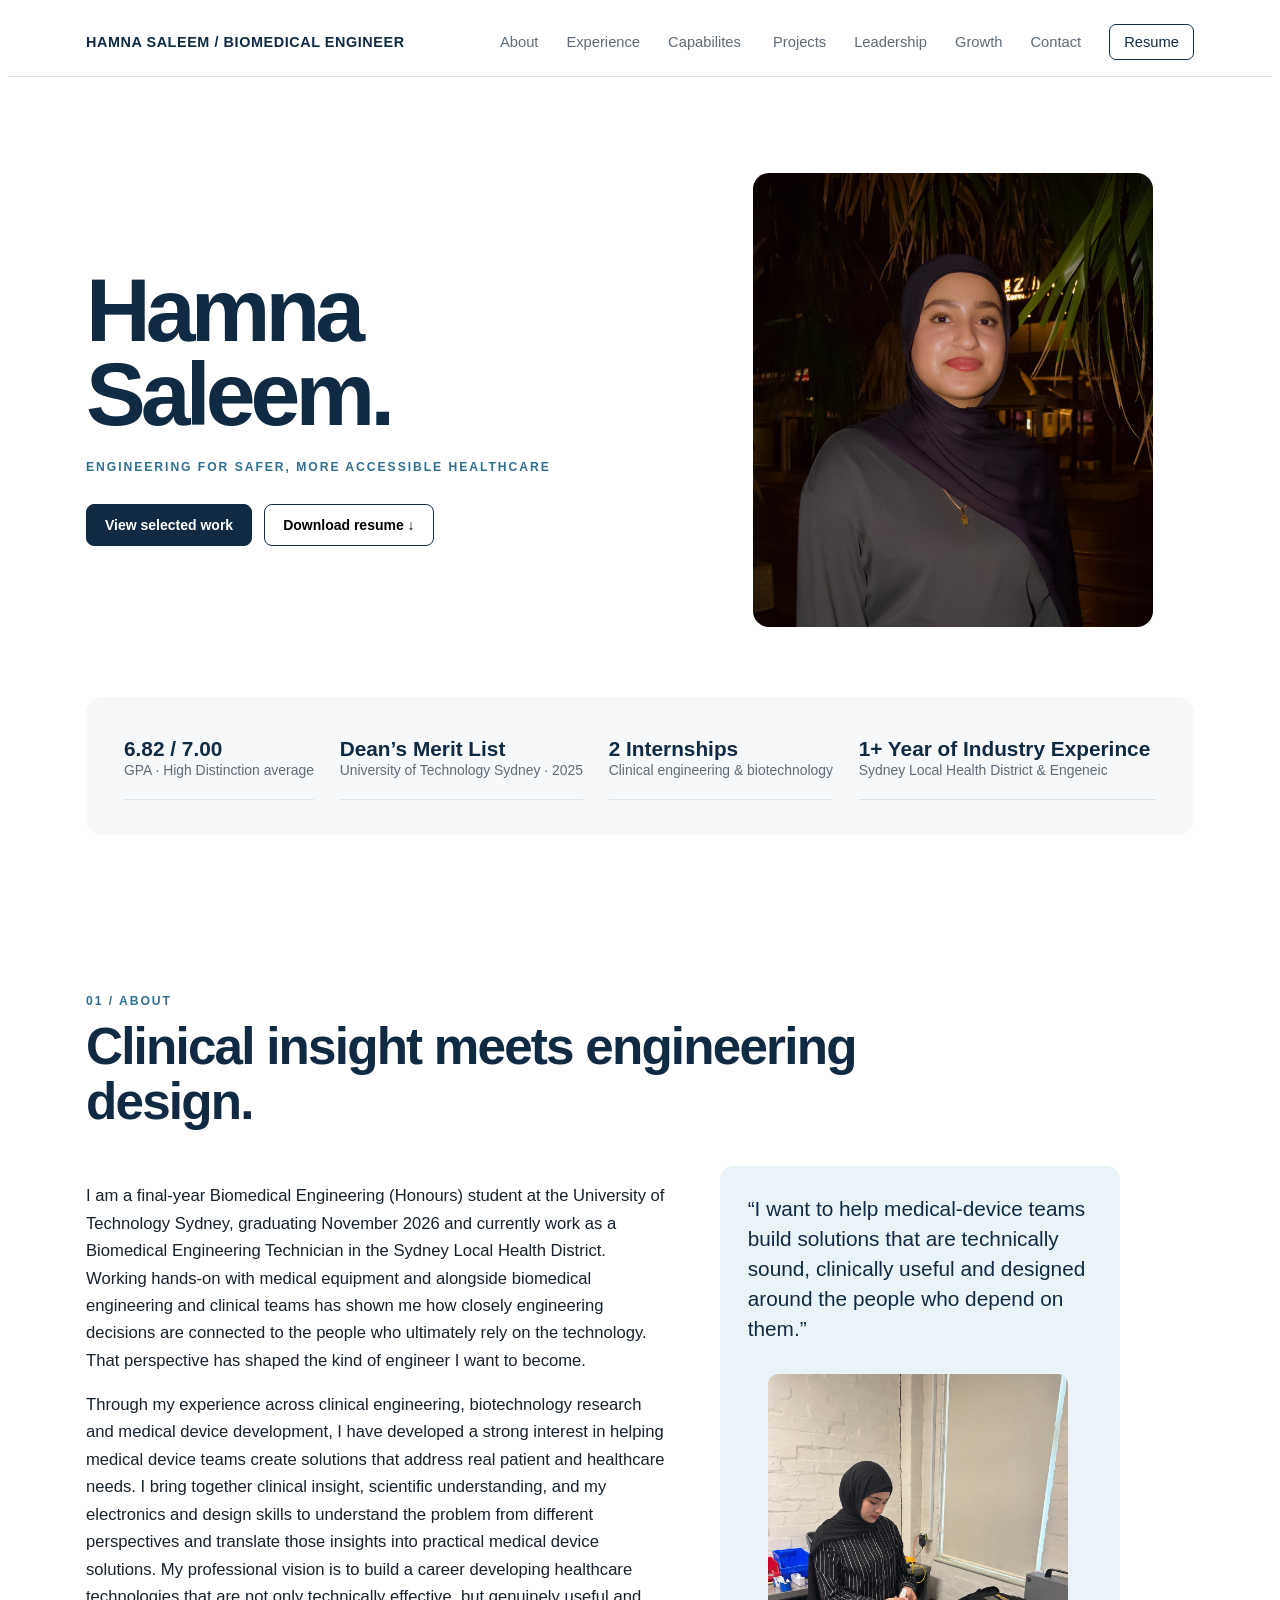
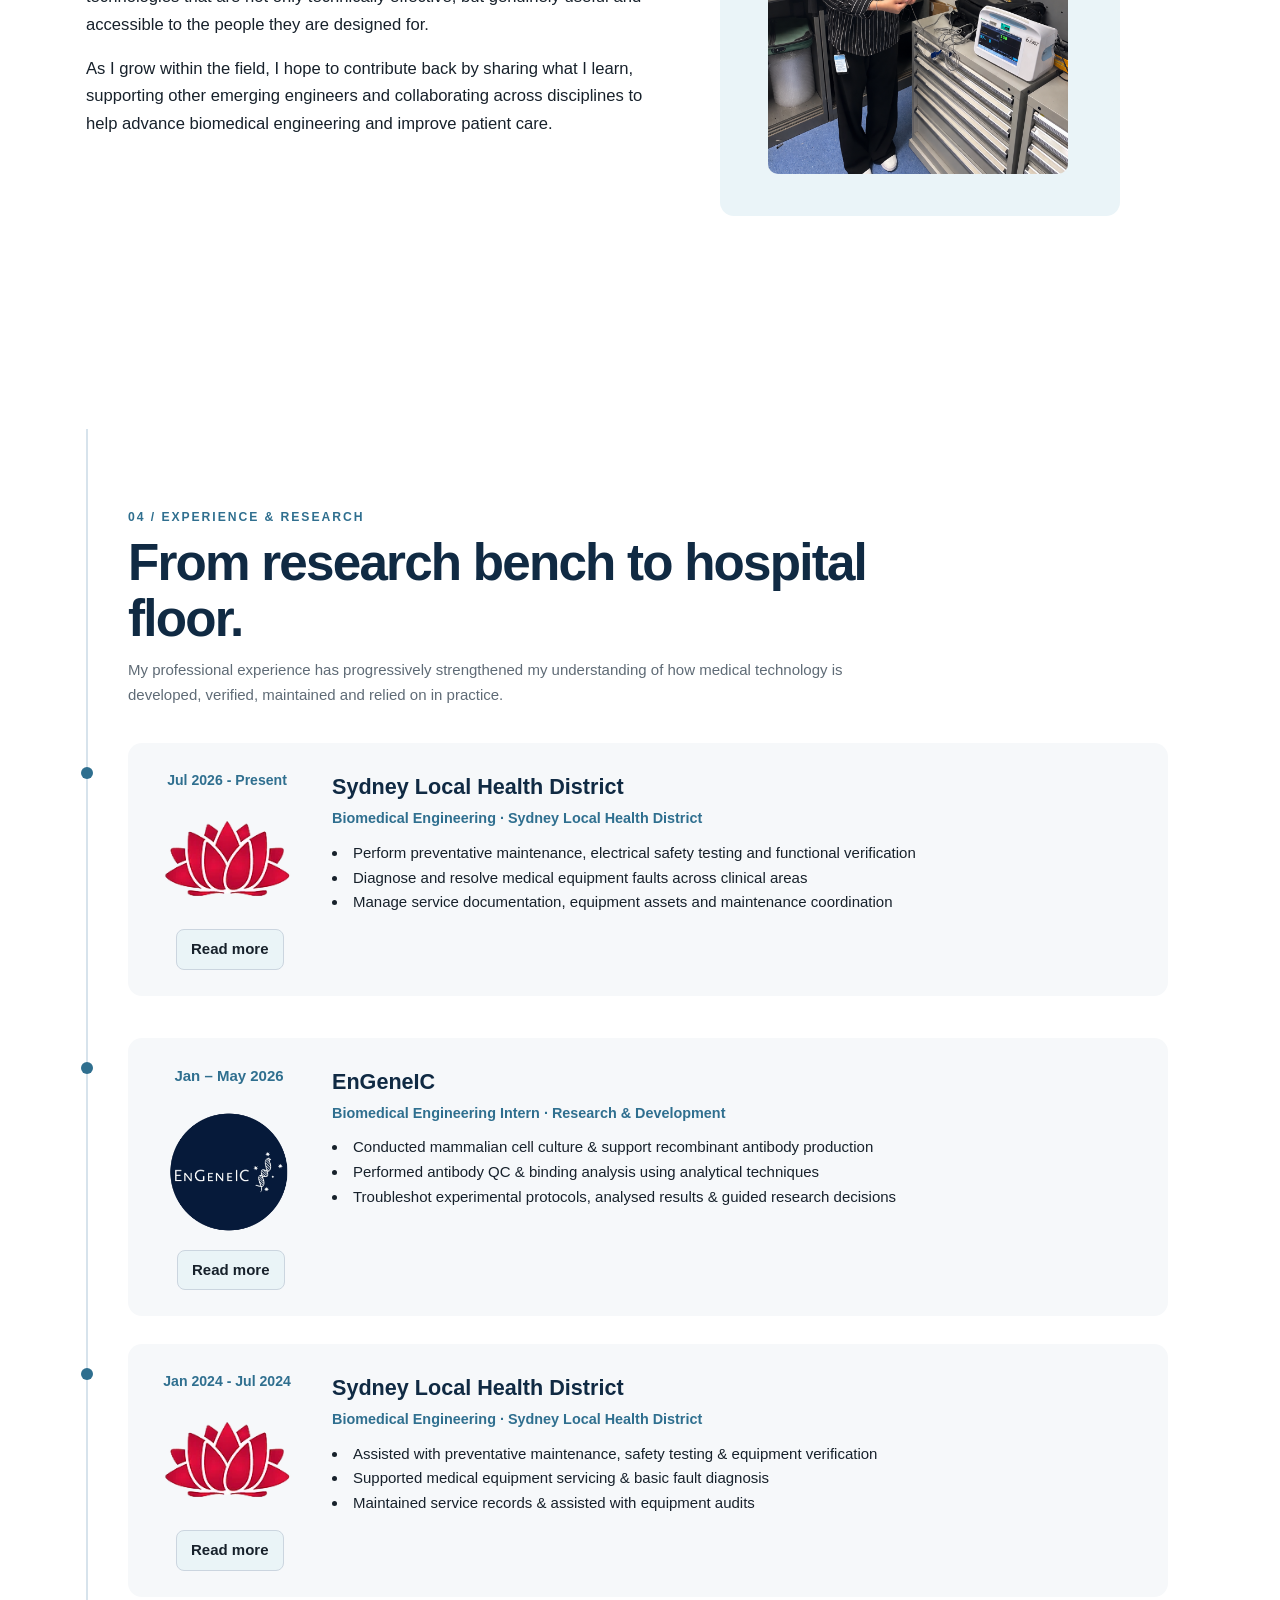
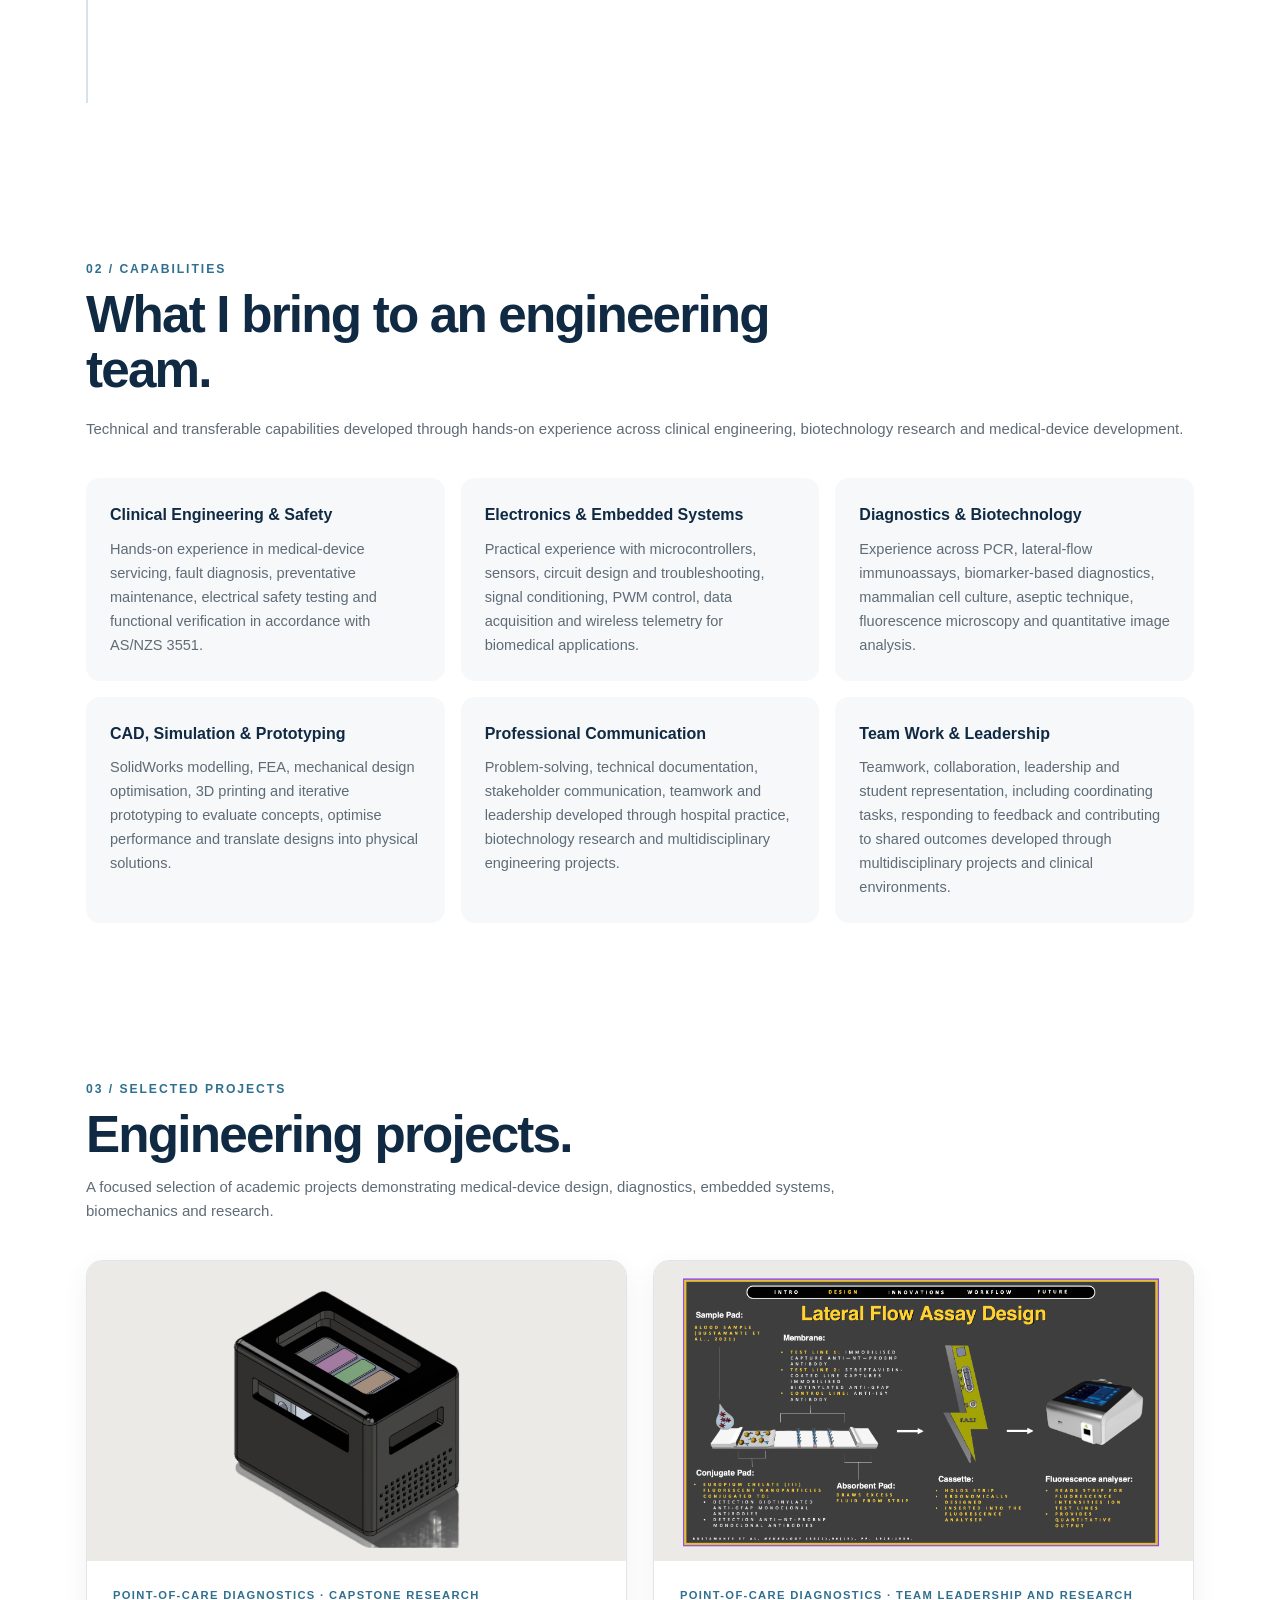
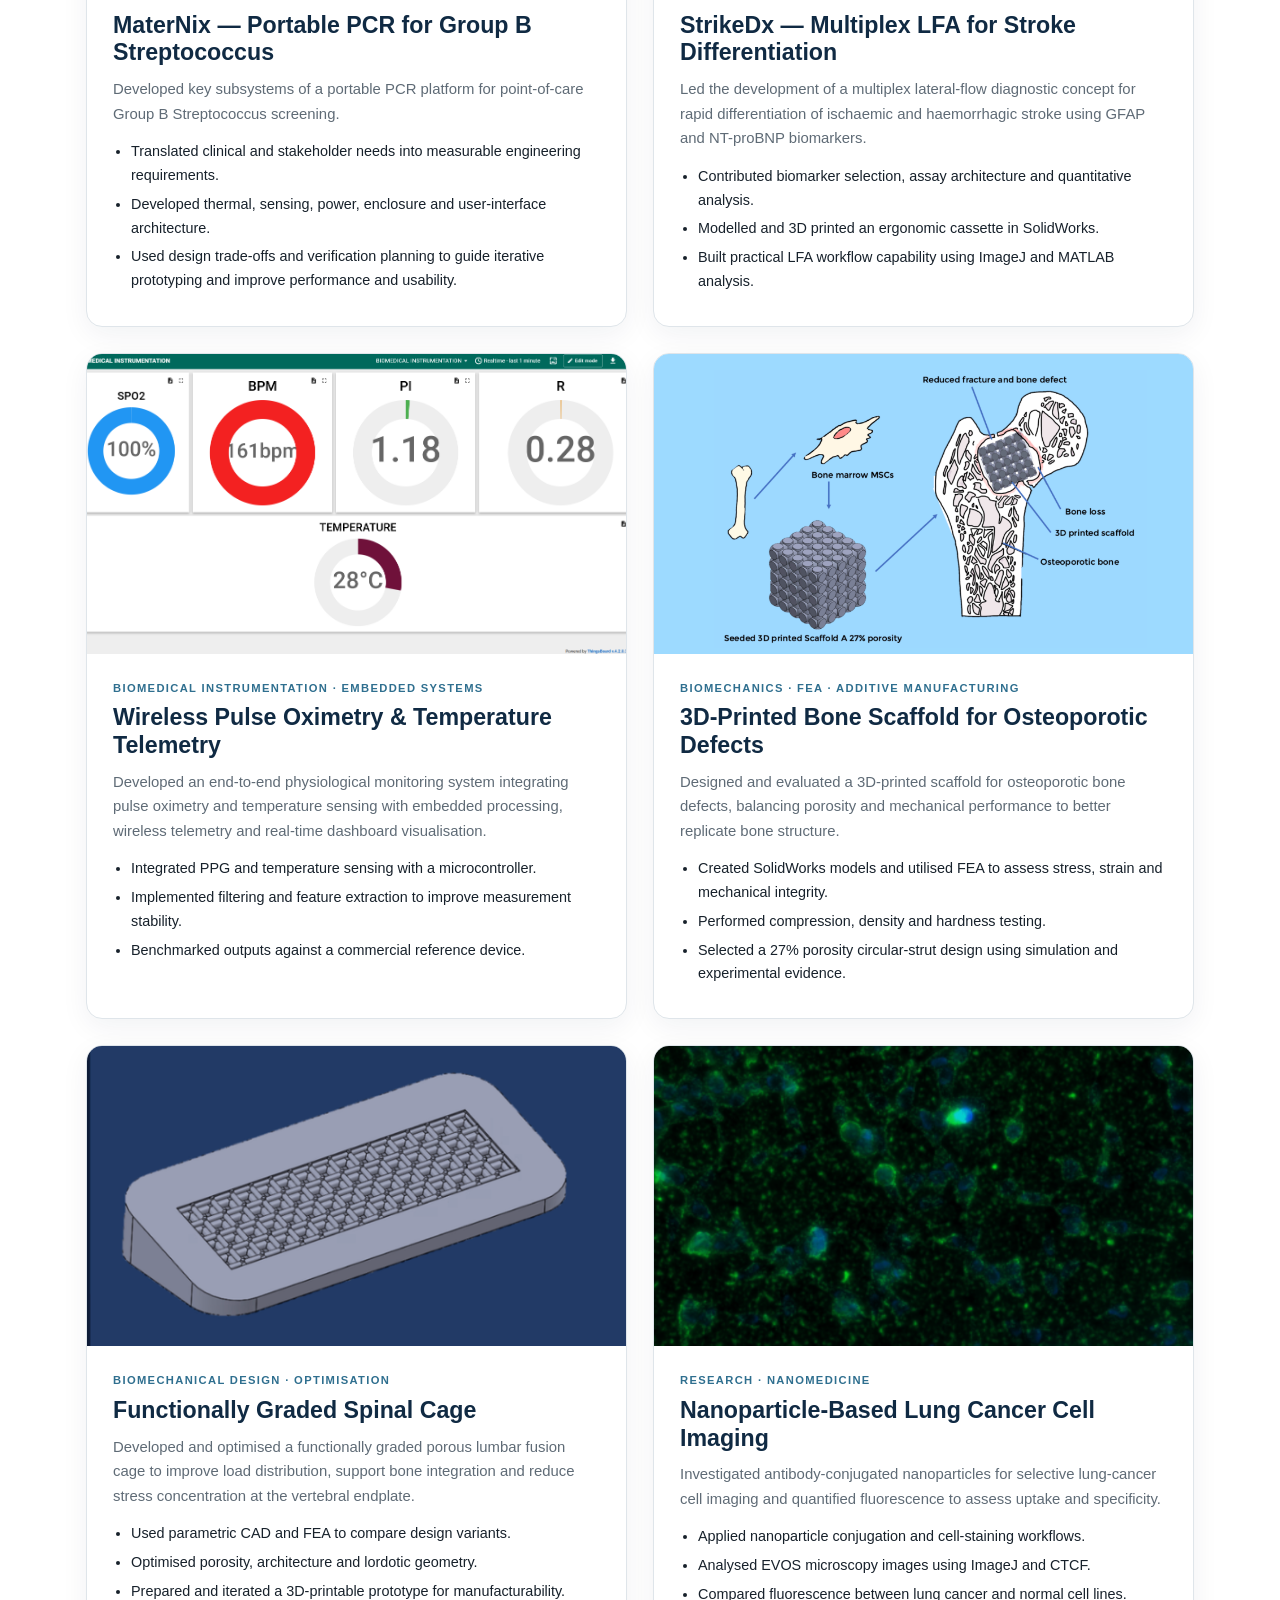
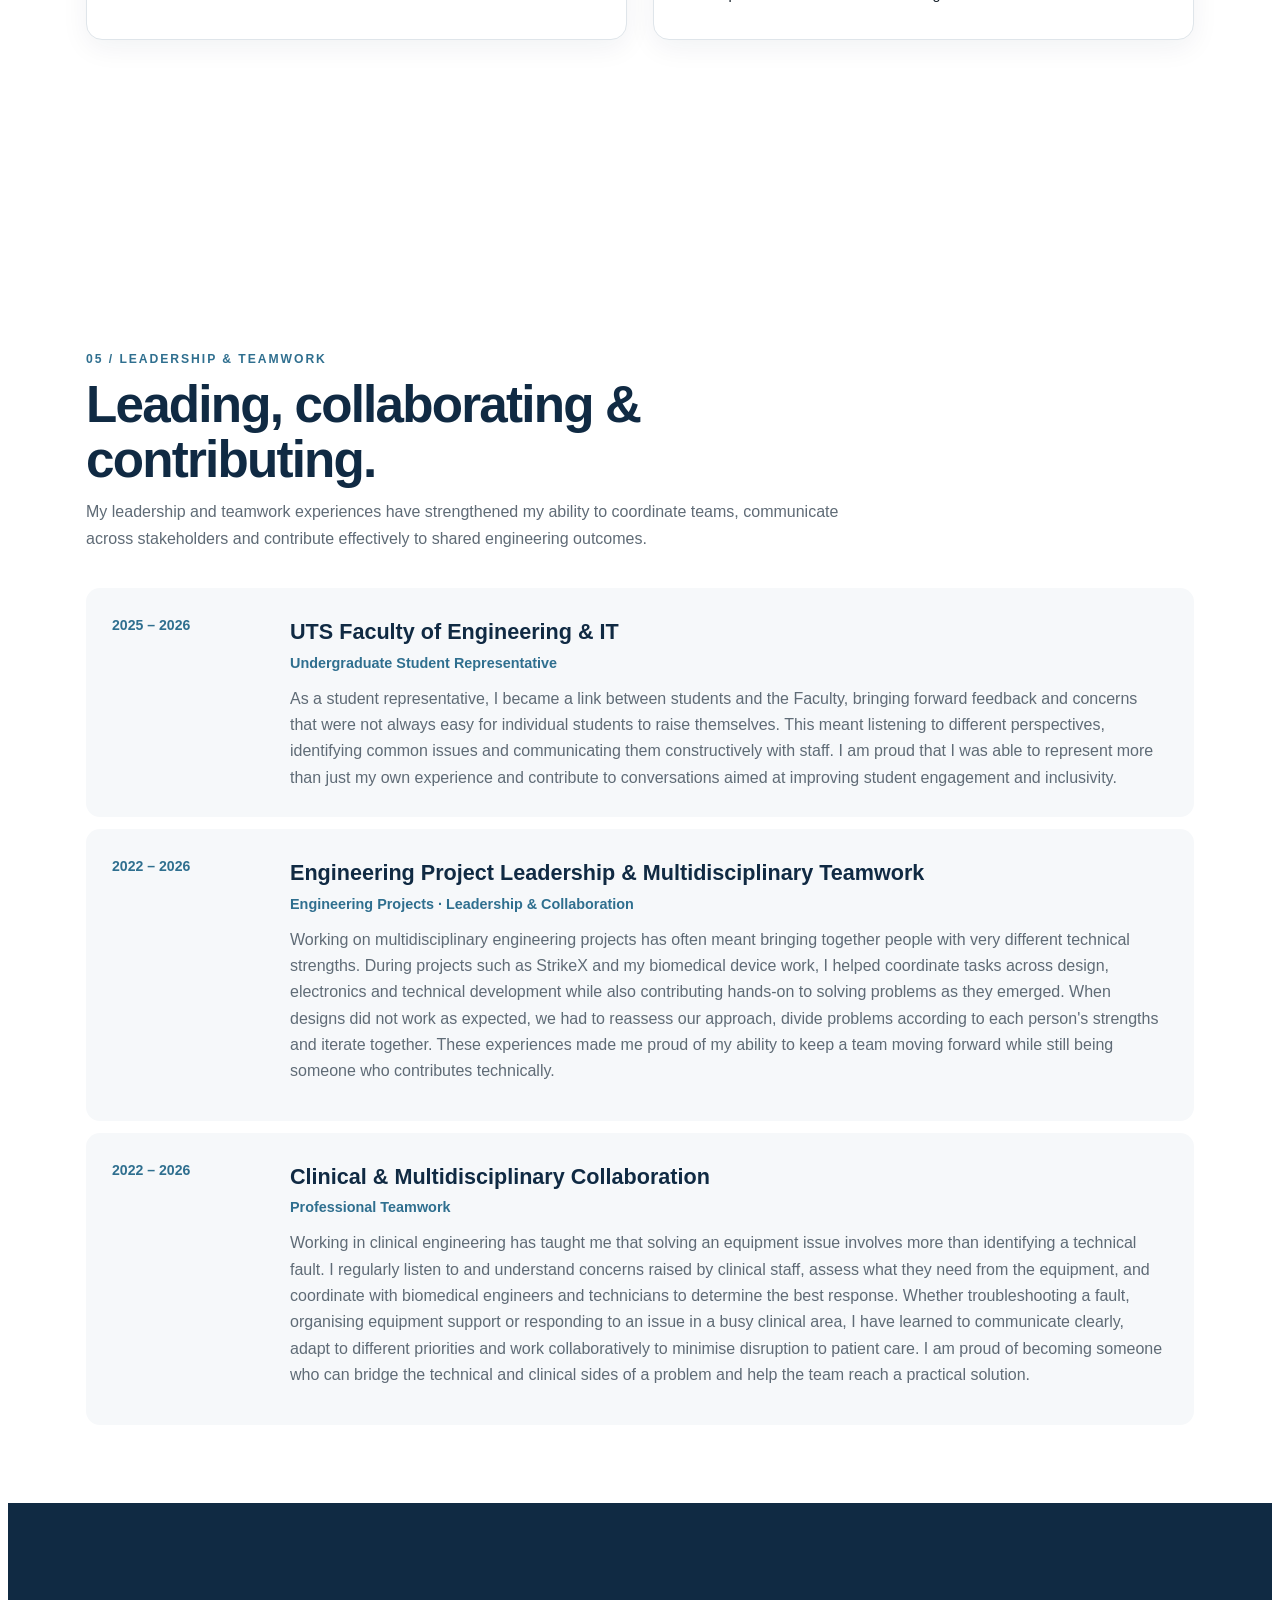
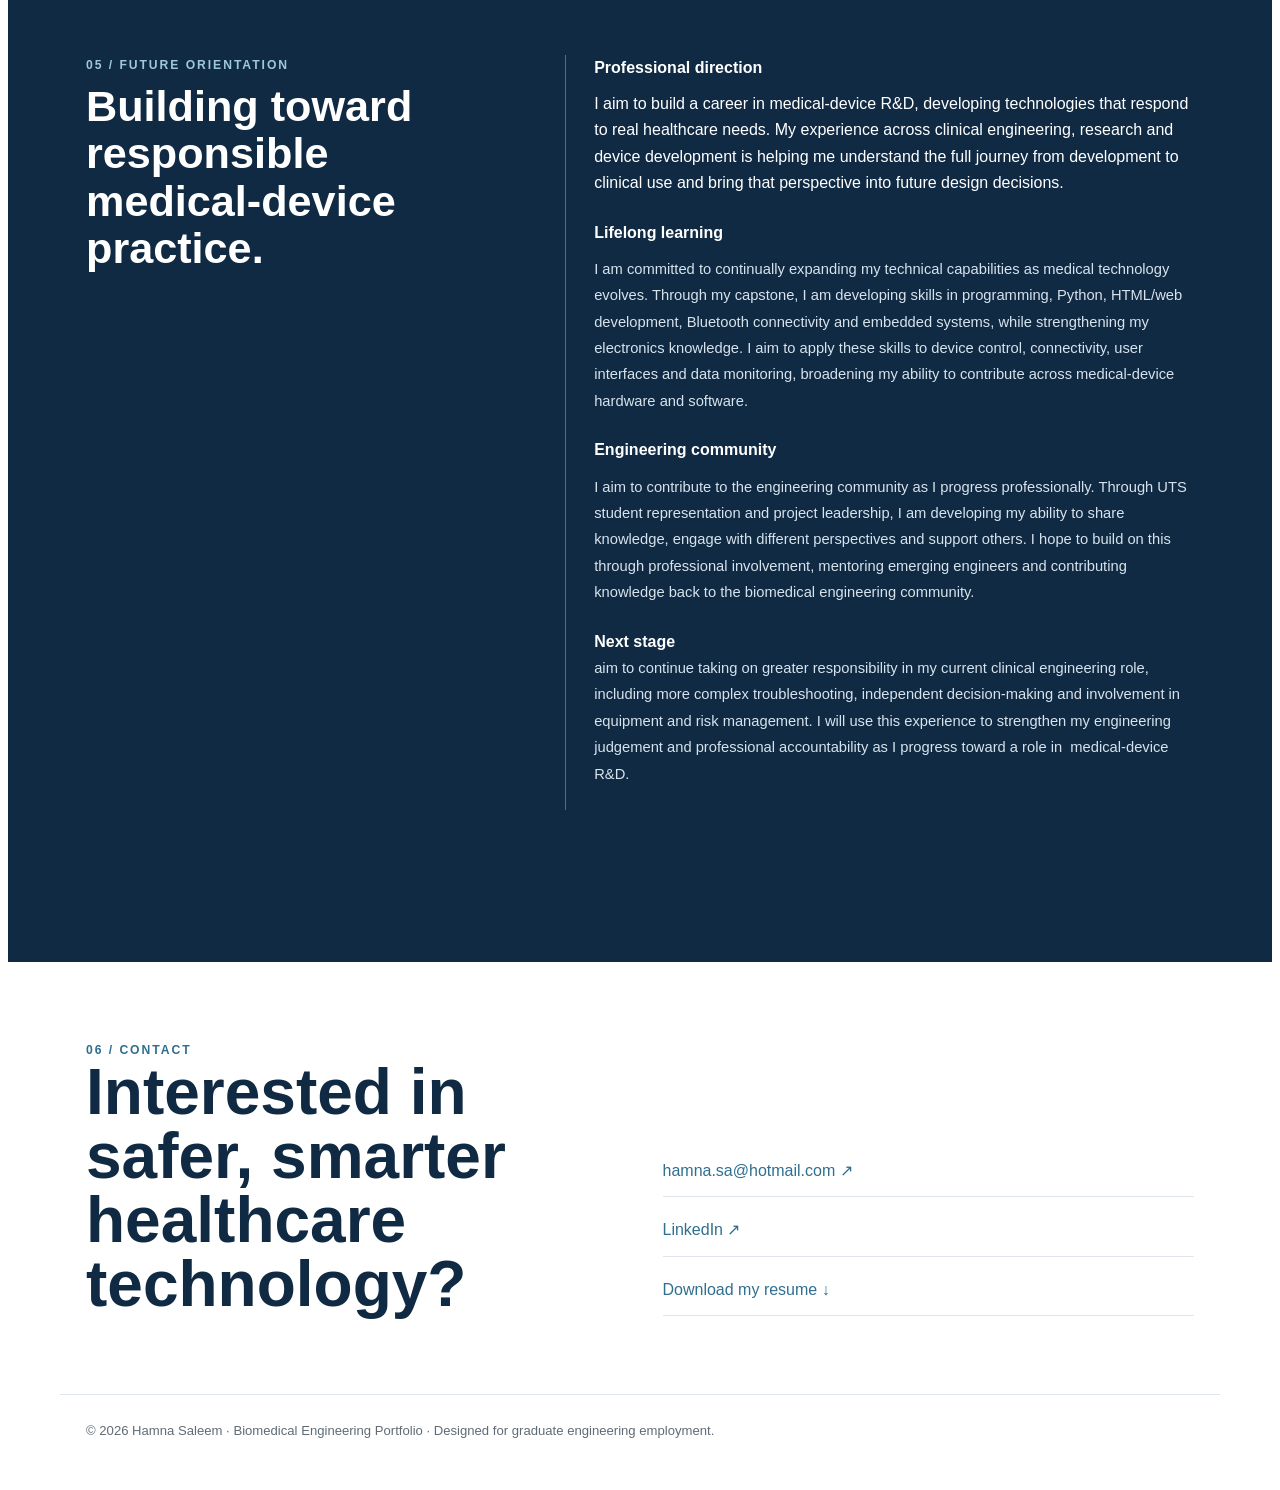
==== commit cecd1245: "Add files via upload" ====
--- a/index.html
+++ b/index.html
@@ -14,60 +14,201 @@
                 <div class="brand">HAMNA SALEEM / BIOMEDICAL ENGINEER</div>
                 <div class="links">
                     <a href="#about">About</a>
+                    <a href="#experience">Experience</a>
+                    <a href="#capabilities">Capabilites&nbsp;</a>
                     <a href="#projects">Projects</a>
-                    <a href="#experience">Experience</a>
+                    <a href="#leadership">Leadership</a>
                     <a href="#growth">Growth</a>
                     <a href="#contact">Contact</a>
-                    <a class="resume" href="Hamna_Saleem_Resume.pdf" download="">Resume</a>
+                    <a class="resume" href="Files/Hamna%20Saleem%20Resume.pdf" target="_blank">Resume</a>
                 </div>
             </div>
         </nav>
         <!-- EDIT: HERO / INTRODUCTION -->
-        <header class="hero" data-pg-name="Hero / Introduction">
+        <header class="hero pinegrow-ui-helper-relative" data-pg-name="Hero / Introduction">
             <div>
                 <h1><b>Hamna</b><br><b>Saleem</b>.</h1>
                 <div class="eyebrow">Engineering for safer, more accessible healthcare</div>
-                <p style="margin-top: 20px; margin-bottom: 20px; font-family: Inter, Arial, sans-serif; color: black;">Final-year Biomedical Engineering (Honours) student and clinical engineering professional combining hospital-based medical device experience, biotechnology research and hands-on product development to turn clinical needs into practical, patient-focused engineering solutions.</p>
                 <div class="cta">
                     <a class="btn primary" href="#projects" style="font-size: 14px;">View selected work</a>
                     <a class="btn" href="Hamna_Saleem_Resume.pdf" download="" style="font-size: 14px;">Download resume &darr;</a>
                 </div>
             </div>
-            <img src="../IMG_3246.w1536-h1743-c768_872.jpg" style="grid-area: 1 / 2 / 2 / 3; border-radius: 16px;" width="400">
+            <img src="Images/Hamna.jpg" style="grid-area: 1 / 2 / 2 / 3; border-radius: 16px;" width="400">
             <aside class="heroaside">
-                <div class="stat">
+                <div class="stat" style="margin-right: 10px; margin-left: 10px;">
                     <b>6.82 / 7.00</b>
                     <span>GPA &middot; High Distinction average</span>
                 </div>
-                <div class="stat">
+                <div class="stat" style="margin-right: 10px; margin-left: 10px;">
                     <b>Dean&rsquo;s Merit List</b>
                     <span>University of Technology Sydney &middot; 2025</span>
                 </div>
-                <div class="stat">
-                    <b>Clinical + R&amp;D</b>
-                    <span>Hospital engineering, diagnostics, embedded systems &amp; biotechnology</span>
+                <div class="stat" style="margin-right: 10px; margin-left: 10px;">
+                    <b>2 Internships</b>
+                    <span>Clinical engineering &amp; biotechnology</span>
+                </div>
+                <div class="stat" style="margin-right: 10px; box-sizing: border-box; margin-left: 10px; border-bottom: 1px solid #d9e0e6;">
+                    <b>1+ Year of Industry Experince&nbsp;</b>
+                    <span>Sydney Local Health District &amp; Engeneic</span>
                 </div>
             </aside>
         </header>
         <main style="font-size: 15px;">
             <!-- EDIT: ABOUT -->
-            <section id="about" data-pg-name="About">
+            <section id="about" data-pg-name="About" class="">
                 <div class="sectionhead">
                     <div class="eyebrow">01 / About</div>
                     <div>
-                        <h2>Clinical insight meets engineering design.</h2>
+                        <h2 class="">Clinical insight meets engineering design.</h2>
                     </div>
                 </div>
                 <div class="aboutgrid">
                     <div class="aboutcopy">
-                        <p>I am a final-year Biomedical Engineering (Honours) student at the University of Technology Sydney and currently work as a Biomedical Engineering Technician at Royal Prince Alfred Hospital. In this role, I work hands-on with medical equipment through servicing, fault diagnosis, preventative maintenance, testing and verification, while documenting equipment performance and working with biomedical engineering and clinical staff to help ensure devices are safe, reliable and available for patient care.</p>
-                        <p>Alongside my clinical engineering work, I have experience in biotechnology research and medical-device development, with projects spanning diagnostics, embedded systems, electronics, CAD and prototyping. Working across clinical, research and design environments has shaped how I approach engineering problems, considering technical performance alongside safety, usability and the needs of clinicians and patients.</p>
-                    </div>
-                    <div>
-                        <blockquote class="quote">&ldquo;I want to help medical-device teams build solutions that are technically sound, clinically useful and designed around the people who depend on them.&rdquo;</blockquote>
-                        <p style="margin-top: 26px; color: b;"><strong style="color:var(--ink)">Career goal.</strong> To build my career in medical-device research and development, applying my clinical engineering experience and technical skills to design and develop innovative technologies that address real clinical and patient needs and improve the safety, reliability and accessibility of healthcare.</p>
-                    </div>
-                </div>
+                        <p>I am a final-year Biomedical Engineering (Honours) student at the University of Technology Sydney, graduating November 2026 and currently work as a Biomedical Engineering Technician in the Sydney Local Health District. Working hands-on with medical equipment and alongside biomedical engineering and clinical teams has shown me how closely engineering decisions are connected to the people who ultimately rely on the technology.
+That perspective has shaped the kind of engineer I want to become.</p>
+                        <p><span style="font-size: 1.04rem;">Through my experience across clinical engineering, biotechnology research and medical device development, I have developed a strong interest in helping medical device teams create solutions that address real patient and healthcare needs. I bring together clinical insight, scientific understanding, and my electronics and design skills to understand the problem from different perspectives and translate those insights into practical medical device solutions.
+My professional vision is to build a career developing healthcare technologies that are not only technically effective, but genuinely useful and accessible to the people they are designed for.<br></span></p>
+                        <p>As I grow within the field, I hope to contribute back by sharing what I learn, supporting other emerging engineers and collaborating across disciplines to help advance biomedical engineering and improve patient care.</p>
+                        <p></p>
+                    </div>
+                    <div>
+                        <blockquote class="quote" style="height: 650px; width: 400px;">&ldquo;I want to help medical-device teams build solutions that are technically sound, clinically useful and designed around the people who depend on them.&rdquo;&nbsp;
+                            <img src="Images/Hamna%201.png" style="width: 300px; margin-top: 30px; margin-left: 20px; border-radius: 10px;">
+                        </blockquote>
+                        <p><br></p>
+                        <p><br></p>
+                        <p><br></p>
+                        <p><br></p>
+                        <p><br></p>
+                    </div>
+                </div>
+                <section id="experience" data-pg-name="Experience &amp; Research" style="position: relative; padding-left: 40px; position: relative; padding-left: 40px; border-left: 2px solid #d7e3ec;">
+                    <div class="sectionhead">
+                        <div class="eyebrow">04 / Experience &amp; Research</div>
+                        <div>
+                            <h2>From research bench to hospital floor.</h2>
+                            <p>My professional experience has progressively strengthened my understanding of how medical technology is developed, verified, maintained and relied on in practice.</p>
+                        </div>
+                    </div>
+                    <div class="experience">
+                        <article class="role pinegrow-ui-helper-relative" style="position: relative; margin-bottom: 28px; position: relative;">
+                            <div data-empty-placeholder="" style="position: absolute; left: -47px; top: 24px; width: 12px; height: 12px; border-radius: 50%; background-color: #2f6f8f;"></div>
+                            <div class="when" style="text-align: center; font-size: 15px;">
+                                <div class="when" style="text-align: center;">Jul 2026 - Present&nbsp;
+                                    <img src="Images/NSW.png" style="width: 150px; margin-top: 20px; margin-left: -3px; margin-bottom: -20px;">
+                                </div>
+                            </div>
+                            <div style="height: 20px;">
+                                <h3>Sydney Local Health District</h3>
+                                <h4 class="">Biomedical Engineering &middot; Sydney Local Health District</h4>
+                                <li data-start="95" data-end="190">
+                                    <span data-start="97" data-end="108">Perform</span> preventative maintenance, electrical safety testing and functional verification
+                                </li>
+                                <li data-start="191" data-end="266">
+                                    <strong data-start="193" data-end="217"><span style="font-weight: normal;">Diagnose and resolve</span></strong> medical equipment faults across clinical areas
+                                </li>
+                                <p></p>
+                                <li data-start="267" data-end="348" data-is-last-node="">
+                                    <span data-start="269" data-end="279">Manage</span> service documentation, equipment assets and maintenance coordination
+                                </li>
+                                <p></p>
+                            </div>
+                            <details class="project-more" style="margin-top: -5px; grid-column: 1 / -1; width: 100%; margin-top: -50;">
+                                <summary style="display: inline-block; padding: 7px 14px; border: 1px solid #cbd5df; border-radius: 8px; background: #eaf4f7; cursor: pointer; font-weight: 600; margin-left: 22px; margin-top: -80;">
+                                    <b>Read more</b>
+                                </summary>
+                                <div class="project-details" style="display: grid; grid-template-columns: 1.4fr 1fr; gap: 30px; margin-top: 20px;">
+                                    <div>
+                                        <h4 style="margin-top: 20px;">My contribution</h4>
+                                        <p style="margin-bottom: 16px;"> Returning to RPA as a Biomedical Engineering Technician marked an important step from being supervised as an intern to taking greater ownership of my work. I independently perform preventative maintenance, electrical safety testing and functional verification, diagnose and resolve equipment faults, and confirm devices are safe before returning them to clinical use. I also respond to faults from clinical areas including the Emergency Department and contribute to service documentation, asset management and equipment coordination.</p>
+                                        <p style="margin-bottom: 16px;">What I enjoy most is the direct connection between the technical work I do and the healthcare environment it supports. There is a real sense of responsibility in troubleshooting equipment that clinicians rely on and knowing that the quality of my work contributes to its safety, reliability and availability for patient care. This experience has strengthened my technical judgement and confidence, while deepening my passion for medical technology and my goal of bringing this clinical perspective into a career in medical-device R&amp;D.</p>
+                                        <p style="margin-bottom: 16px;"></p>
+                                        <p></p>
+                                    </div>
+                                    <div>
+                                        <img src="Images/Ross.JPG" style="width: 350px; border-radius: 10px; margin-top: 110px; margin-left: 6p;" class="">
+                                    </div>
+                                </div>
+                            </details>
+                        </article>
+                        <article class="role" style="position: relative; overflow: visible; position: relative;">
+                            <div data-empty-placeholder="" style="position: absolute; left: -47px; top: 24px; width: 12px; height: 12px; border-radius: 50%; background-color: #2f6f8f;"></div>
+                            <div class="when" style="font-size: 15px; text-align: center;">Jan &#8211; May 2026
+                                <img src="Images/Engeneic.png" style="width: 130px; margin-left: -5px; margin-top: 18px;">
+                            </div>
+                            <div>
+                                <h3>EnGeneIC</h3>
+                                <h4>Biomedical Engineering Intern &middot; Research &amp; Development</h4>
+                                <li data-start="95" data-end="190">
+                                    <span><span data-start="141" data-end="152" style="">Conducted&nbsp;</span>mammalian cell culture &amp; support recombinant antibody production</span>
+                                </li>
+                                <li data-start="95" data-end="190">
+                                    <span data-start="222" data-end="233">Performed</span>&nbsp;antibody QC &amp; binding analysis using analytical techniques
+                                </li>
+                                <li data-start="95" data-end="190">
+                                    <strong data-start="297" data-end="313"><span style="font-weight: normal;">Troubleshot</span></strong> experimental protocols, analysed results &amp; guided research decisions
+                                </li>
+                                <details class="project-more" style="margin-top: -5px; grid-column: 1 / -1; width: 100%; margin-top: -50;">
+                                    <summary style="display: inline-block; padding: 7px 14px; border: 1px solid #cbd5df; border-radius: 8px; background: #eaf4f7; cursor: pointer; font-weight: 600; margin-left: -155px; margin-top: 45px;">
+                                        <b>Read more</b>
+                                    </summary>
+                                    <div class="project-details" style="display: grid; grid-template-columns: 1.4fr 1fr; gap: 30px; margin-top: 20px;">
+                                        <div>
+                                            <h4 style="margin-bottom: 16px; margin-left: -165px; margin-top: 16px;">My contribution</h4>
+                                            <p style="margin-bottom: 16px; margin-left: -165px;"> At EnGeneIC, I moved into a very different environment where problems did not always have a clear answer. Working with mammalian cell culture, experimental protocols and analytical techniques required me to troubleshoot unexpected results and make decisions based on the evidence available. I became increasingly independent in planning and carrying out my work, and I am proud of developing the patience and adaptability to work through uncertainty rather than simply following a set process.</p>
+                                            <p style="margin-bottom: 16px;"></p>
+                                            <p></p>
+                                        </div>
+                                        <div>
+                                            <img src="Images/IMG_2576.jpeg" style="width: 350px; border-radius: 10px; margin-top: ; margin-left: 6p;" class="">
+                                        </div>
+                                    </div>
+                                </details>
+                            </div>
+                        </article>
+                    </div>
+                    <article class="role pinegrow-ui-helper-relative" style="position: relative; margin-top: 28px; margin-bottom: 28px; position: relative;">
+                        <div data-empty-placeholder="" style="position: absolute; left: -47px; top: 24px; width: 12px; height: 12px; border-radius: 50%; background-color: #2f6f8f;"></div>
+                        <div class="when" style="text-align: center; font-size: 15px;">
+                            <div class="when" style="text-align: center;">Jan 2024 - Jul 2024&nbsp;
+                                <img src="Images/NSW.png" style="width: 150px; margin-top: 20px; margin-left: -3px; margin-bottom: -20px;">
+                            </div>
+                        </div>
+                        <div style="height: 20px;">
+                            <h3>Sydney Local Health District</h3>
+                            <h4 class="">Biomedical Engineering &middot; Sydney Local Health District</h4>
+                            <li data-start="95" data-end="190">
+                                <span data-start="213" data-end="225">Assisted</span> with preventative maintenance, safety testing &amp; equipment verification
+                            </li>
+                            <li data-start="191" data-end="266">
+                                <strong data-start="301" data-end="314"><span style="font-weight: normal;">Supported</span></strong> medical equipment servicing &amp; basic fault diagnosis
+                            </li>
+                            <p></p>
+                            <li data-start="267" data-end="348" data-is-last-node="">
+                                <span data-start="371" data-end="385">Maintained</span> service records &amp; assisted with equipment audits
+                            </li>
+                            <p></p>
+                        </div>
+                        <details class="project-more" style="margin-top: -5px; grid-column: 1 / -1; width: 100%; margin-top: -50;">
+                            <summary style="display: inline-block; padding: 7px 14px; border: 1px solid #cbd5df; border-radius: 8px; background: #eaf4f7; cursor: pointer; font-weight: 600; margin-left: 22px; margin-top: -80;">
+                                <b>Read more</b>
+                            </summary>
+                            <div class="project-details" style="display: grid; grid-template-columns: 1.4fr 1fr; gap: 30px; margin-top: 20px;">
+                                <div>
+                                    <h4 style="margin-top: 20px;">My contribution</h4>
+                                    <p style="margin-bottom: 16px;"> My internship across RPA and Concord Hospitals was where I first began to understand what biomedical engineering looks like in practice. Working alongside experienced technicians and engineers exposed me to a wide range of medical technologies and taught me how to approach problems systematically, communicate within a clinical environment and recognise the responsibility that comes with supporting equipment used in patient care.</p>
+                                    <p style="margin-bottom: 16px;">The experience also shifted the way I think about medical devices. I learned that effective healthcare technology depends on more than technical performance; safety, reliability, usability and the needs of clinicians and patients are equally important. This perspective sparked my interest in clinical engineering, motivated me to return to RPA as a Biomedical Engineering Technician, and continues to shape my goal of developing medical devices that work effectively in real healthcare environments.</p>
+                                    <p style="margin-bottom: 16px;"></p>
+                                    <p></p>
+                                </div>
+                                <div>
+                                    <img src="Images/Chin.JPG" style="width: 350px; border-radius: 10px; margin-top: 110px; margin-left: 6p;" class="">
+                                </div>
+                            </div>
+                        </details>
+                    </article>
+                </section>
             </section>
             <!-- EDIT: CAPABILITIES -->
             <section id="capabilities" data-pg-name="Capabilities" class="">
@@ -116,7 +257,7 @@
                 </div>
                 <div class="projects">
                     <article class="project">
-                        <img src="../../Desktop/Screenshot%202026-09-03%20at%2010.37.59%E2%80%AFPM.png" alt="Portable PCR project prototypes and results">
+                        <img src="Images/PCR.png" alt="Portable PCR project prototypes and results">
                         <div class="projectbody">
                             <div class="tag">Point-of-care diagnostics &middot; Capstone RESearch</div>
                             <h3>MaterNix &#8212; Portable PCR for Group B Streptococcus</h3>
@@ -129,7 +270,7 @@
                         </div>
                     </article>
                     <article class="project">
-                        <img src="../../Desktop/Screenshot%202026-09-03%20at%2010.50.22%E2%80%AFPM.png" alt="StrikeDx lateral flow assay design and lab workflow">
+                        <img src="Images/LFA.png" alt="StrikeDx lateral flow assay design and lab workflow">
                         <div class="projectbody">
                             <div class="tag">Point-of-care Diagnostics &middot; Team leadership and Research</div>
                             <h3>StrikeDx &#8212; Multiplex LFA for Stroke Differentiation</h3>
@@ -142,7 +283,7 @@
                         </div>
                     </article>
                     <article class="project">
-                        <img src="../image%20(1).png" alt="Pulse oximetry telemetry prototype and dashboard" class="">
+                        <img src="Images/Spo2.png" alt="Pulse oximetry telemetry prototype and dashboard" class="">
                         <div class="projectbody">
                             <div class="tag">Biomedical instrumentation&nbsp;&middot; embedded systems</div>
                             <h3 class="">Wireless Pulse Oximetry &amp; Temperature Telemetry</h3>
@@ -155,7 +296,7 @@
                         </div>
                     </article>
                     <article class="project">
-                        <img src="../../Desktop/Screenshot%202026-09-03%20at%2010.48.11%E2%80%AFPM.png" alt="3D printed bone scaffold prototypes and simulations">
+                        <img src="Images/Bone.png" alt="3D printed bone scaffold prototypes and simulations">
                         <div class="projectbody">
                             <div class="tag">Biomechanics &middot; FEA &middot; Additive manufacturing</div>
                             <h3>3D-Printed Bone Scaffold for Osteoporotic Defects</h3>
@@ -168,7 +309,7 @@
                         </div>
                     </article>
                     <article class="project">
-                        <img src="../../Desktop/Screenshot%202026-09-03%20at%2010.21.34%E2%80%AFPM.png" alt="Spinal cage simulation and 3D printed prototype">
+                        <img src="Images/Cage.png" alt="Spinal cage simulation and 3D printed prototype">
                         <div class="projectbody">
                             <div class="tag">Biomechanical design &middot; Optimisation</div>
                             <h3>Functionally Graded Spinal Cage</h3>
@@ -181,7 +322,7 @@
                         </div>
                     </article>
                     <article class="project">
-                        <img src="../../Desktop/Screenshot%202026-09-03%20at%2010.20.33%E2%80%AFPM.png" alt="Fluorescence microscopy and nanoparticle results">
+                        <img src="Images/Nanoparticle.png" alt="Fluorescence microscopy and nanoparticle results">
                         <div class="projectbody">
                             <div class="tag">Research &middot; Nanomedicine</div>
                             <h3>Nanoparticle-Based Lung Cancer Cell Imaging</h3>
@@ -196,52 +337,11 @@
                 </div>
             </section>
             <!-- EDIT: EXPERIENCE -->
-            <section id="experience" data-pg-name="Experience &amp; Research" class="">
-                <div class="sectionhead">
-                    <div class="eyebrow">04 / Experience &amp; Research</div>
-                    <div>
-                        <h2>From research bench to hospital floor.</h2>
-                        <p>My professional experience has progressively strengthened my understanding of how medical technology is developed, verified, maintained and relied on in practice.</p>
-                    </div>
-                </div>
-                <div class="experience">
-                    <article class="role">
-                        <div class="when" style="text-align: center; font-size: 15px;">Current
-                            <img src="../kisspng-new-south-wales-ministry-of-health-public-health-h-5b07b0f2c31f40%20Background%20Removed.8135075315272307067992.png" style="margin-top: 20px; width: 150px;" class="">
-                        </div>
-                        <div>
-                            <h3>Sydney Local Health District</h3>
-                            <h4>Biomedical Engineering &middot; Sydney Local Health District</h4>
-                            <p>Returned to the same clinical engineering environment as my earlier internship, continuing hands-on work around medical equipment reliability, safety, servicing and clinical support. This role builds on my prior experience working to AS 3551 practices and coordinating with hospital stakeholders.</p>
-                        </div>
-                    </article>
-                    <article class="role">
-                        <div class="when" style="font-size: 15px; text-align: center;">Jan &#8211; May 2026
-                            <img src="../EnGeneIC-circlelogo.png" style="width: 130px; margin-top: 20px; margin-left: -5px;">
-                        </div>
-                        <div>
-                            <h3>EnGeneIC</h3>
-                            <h4>Biomedical Engineering Intern &middot; Research &amp; Development</h4>
-                            <p class="">Supported biotechnology R&amp;D through adherent and suspension mammalian cell culture, daily viability and contamination checks, sample preparation, SOP-driven aseptic technique and clear experimental records. The experience strengthened my laboratory discipline, troubleshooting and evidence-based decision making.</p>
-                        </div>
-                    </article>
-                    <article class="role">
-                        <div class="when" style="text-align: center;">Jan &#8211; Jul 2024
-                            <img src="../kisspng-new-south-wales-ministry-of-health-public-health-h-5b07b0f2c31f40%20Background%20Removed.8135075315272307067992.png" style="width: 150px; margin-top: 20px;">
-                        </div>
-                        <div>
-                            <h3>Sydney Local Health District</h3>
-                            <h4 class="">Biomedical Engineering Intern &middot; Sydney Local Health District</h4>
-                            <p>Repaired and maintained medical equipment, completed preventative maintenance and audits, and coordinated servicing with hospital staff, vendors and contractors. The experience shifted my engineering perspective from technical function alone toward safety, usability and the clinical environment.</p>
-                        </div>
-                    </article>
-                </div>
-            </section>
-            <video>Your browser doesn't support HTML5 video tag.</video>
-            <video>Your browser doesn't support HTML5 video tag.</video>
+            <video>Your browser doesn&apos;t support HTML5 video tag.</video>
+            <video>Your browser doesn&apos;t support HTML5 video tag.</video>
         </main>
         <!-- EDIT: PROFESSIONAL GROWTH -->
-        <section id="leaadership" data-pg-name="Leadership, Service &amp; Future Orientation" style="background-color: white;">
+        <section id="leadership" data-pg-name="Leadership, Service &amp; Future Orientation" style="background-color: white;">
             <div class="inner pinegrow-ui-helper-relative" style="columns: 1;">
                 <div class="sectionhead">
                     <div class="eyebrow">05 / Leadership &amp; Teamwork</div>
@@ -255,26 +355,23 @@
                     <div>
                         <h3>UTS Faculty of Engineering &amp; IT</h3>
                         <h4>Undergraduate Student Representative</h4>
-                        <p>Represented student perspectives within the UTS Faculty of Engineering and IT, communicating feedback between students and staff and contributing to improvements in student engagement and inclusivity. This strengthened my stakeholder communication, professional confidence and leadership, while developing my ability to represent diverse perspectives and contribute constructively to the wider engineering community.</p>
+                        <p>As a student representative, I became a link between students and the Faculty, bringing forward feedback and concerns that were not always easy for individual students to raise themselves. This meant listening to different perspectives, identifying common issues and communicating them constructively with staff. I am proud that I was able to represent more than just my own experience and contribute to conversations aimed at improving student engagement and inclusivity.</p>
+                    </div>
+                </article>
+                <article class="role pinegrow-ui-helper-relative" style="margin-top: 12px;">
+                    <div class="when">2022 &#8211; 2026</div>
+                    <div>
+                        <h3>Engineering Project Leadership &amp; Multidisciplinary Teamwork</h3>
+                        <h4 class=""><span style="font-size: 0.9rem;">Engineering Projects &middot; Leadership &amp; Collaboration</span></h4>
+                        <h4 class=""><span style="font-weight: normal;"><span style="font-size: 0.9rem;"></span><span style="color: rgb(95, 107, 118); font-size: 16px;">Working on multidisciplinary engineering projects has often meant bringing together people with very different technical strengths. During projects such as StrikeX and my biomedical device work, I helped coordinate tasks across design, electronics and technical development while also contributing hands-on to solving problems as they emerged. When designs did not work as expected, we had to reassess our approach, divide problems according to each person&apos;s strengths and iterate together. These experiences made me proud of my ability to keep a team moving forward while still being someone who contributes technically.</span></span></h4>
                     </div>
                 </article>
                 <article class="role" style="margin-top: 12px;">
                     <div class="when">2022 &#8211; 2026</div>
                     <div>
-                        <h3>Engineering Project Leadership &amp; Multidisciplinary Teamwork</h3>
-                        <h4 class=""><span style="font-size: 0.9rem;">Engineering Projects &middot; Leadership &amp; Collaboration</span></h4>
-                        <h4 class=""><span style="font-weight: normal;"><span style="font-size: 0.9rem;"></span><span style="color: rgb(95, 107, 118);">Repeatedly took on team-leader roles across StrikeDX, Biomedical Instrumentation, Bone Scaffold and Nanoparticle Imaging projects, adapting my leadership approach across design, research and technical section. Coordinated responsibilities, timelines and team progress. Facilitated collaborative problem-solving and decision-making. Supported team members while maintaining focus on shared project outcomes.</span></span></h4>
-                    </div>
-                </article>
-                <article class="role" style="margin-top: 12px;">
-                    <div class="when">2022 &#8211; 2026</div>
-                    <div>
                         <h3>Clinical &amp; Multidisciplinary Collaboration</h3>
                         <h4 class=""><span style="font-size: 0.9rem;">Professional Teamwork</span></h4>
-                        <h4><span style="font-weight: normal;"><span style="font-size: 0.9rem;"></span><span style="color: rgb(95, 107, 118);">Working in clinical engineering has developed my ability to collaborate within a professional healthcare environment, where effective communication and teamwork are important to supporting safe and reliable medical equipment.
-Work collaboratively with biomedical engineering staff and clinical stakeholders.
-Communicate technical issues and contribute to resolving equipment-related problems.
-Adapt my communication and approach to different professional stakeholders.</span></span></h4>
+                        <h4><span style="font-weight: normal;"><span style="font-size: 0.9rem;"></span><span style="color: rgb(95, 107, 118); font-size: 16px;">Working in clinical engineering has taught me that solving an equipment issue involves more than identifying a technical fault. I regularly listen to and understand concerns raised by clinical staff, assess what they need from the equipment, and coordinate with biomedical engineers and technicians to determine the best response. Whether troubleshooting a fault, organising equipment support or responding to an issue in a busy clinical area, I have learned to communicate clearly, adapt to different priorities and work collaboratively to minimise disruption to patient care. I am proud of becoming someone who can bridge the technical and clinical sides of a problem and help the team reach a practical solution.</span></span></h4>
                     </div>
                 </article>
             </div>
@@ -287,20 +384,21 @@
                 </div>
                 <div class="timeline">
                     <div>
-                        <b>Professional direction</b>
-                        <span>Graduate opportunities in medical devices, clinical engineering, quality/validation and R&amp;D where I can contribute to patient safety and accessible healthcare.</span>
-                    </div>
-                    <div>
-                        <b>Lifelong learning</b>
-                        <span>I actively develop capability across standards, device risk, embedded systems, diagnostics, CAD, verification and laboratory methods, applying new knowledge through practical projects and professional experience.</span>
-                    </div>
-                    <div>
-                        <b>Engineering community</b>
-                        <span>Student representation, mentoring participation and multidisciplinary teamwork have developed my capacity to seek feedback, communicate across stakeholders and contribute beyond my individual technical tasks.</span>
+                        <b style="margin-bottom: 10px;">Professional direction</b>
+                        I aim to build a career in medical-device R&amp;D, developing technologies that respond to real healthcare needs. My experience across clinical engineering, research and device development is helping me understand the full journey from development to clinical use and bring that perspective into future design decisions.
+                    </div>
+                    <div>
+                        <b style="margin-bottom: 10px;">Lifelong learning</b>
+                        <span>
+                I am committed to continually expanding my technical capabilities as medical technology evolves. Through my capstone, I am developing skills in <span data-start="299" data-end="389" style="">programming, Python, HTML/web development, Bluetooth connectivity and embedded systems</span>, while strengthening my electronics knowledge. I aim to apply these skills to <span data-start="468" data-end="537" style="">device control, connectivity, user interfaces and data monitoring</span>, broadening my ability to contribute across medical-device hardware and software.</span>
+                    </div>
+                    <div>
+                        <b style="margin-bottom: 10px;">Engineering community</b>
+                        <span>I aim to contribute to the engineering community as I progress professionally. Through UTS student representation and project leadership, I am developing my ability to share knowledge, engage with different perspectives and support others. I hope to build on this through professional involvement, mentoring emerging engineers and contributing knowledge back to the biomedical engineering community.</span>
                     </div>
                     <div>
                         <b>Next stage</b>
-                        <span>Continue building evidence against professional engineering competencies through documented project decisions, outcomes, reflection and ongoing industry practice.</span>
+                        <span>aim to continue taking on greater responsibility in my current clinical engineering role, including more complex troubleshooting, independent decision-making and involvement in equipment and risk management. I will use this experience to strengthen my engineering judgement and professional accountability as I progress toward a role in&nbsp; medical-device R&amp;D.</span>
                     </div>
                 </div>
             </div>
@@ -315,7 +413,7 @@
                 <div class="contactlinks">
                     <a href="mailto:hamna.sa@hotmail.com">hamna.sa@hotmail.com &#8599;</a>
                     <a href="https://www.linkedin.com/in/hamnasaleem" target="_blank" rel="noreferrer">LinkedIn &#8599;</a>
-                    <a href="Hamna_Saleem_Resume.pdf" download="">Download current résumé &darr;</a>
+                    <a href="Hamna_Saleem_Resume.pdf" download="">Download my resume &darr;</a>
                 </div>
             </div>
         </section>
